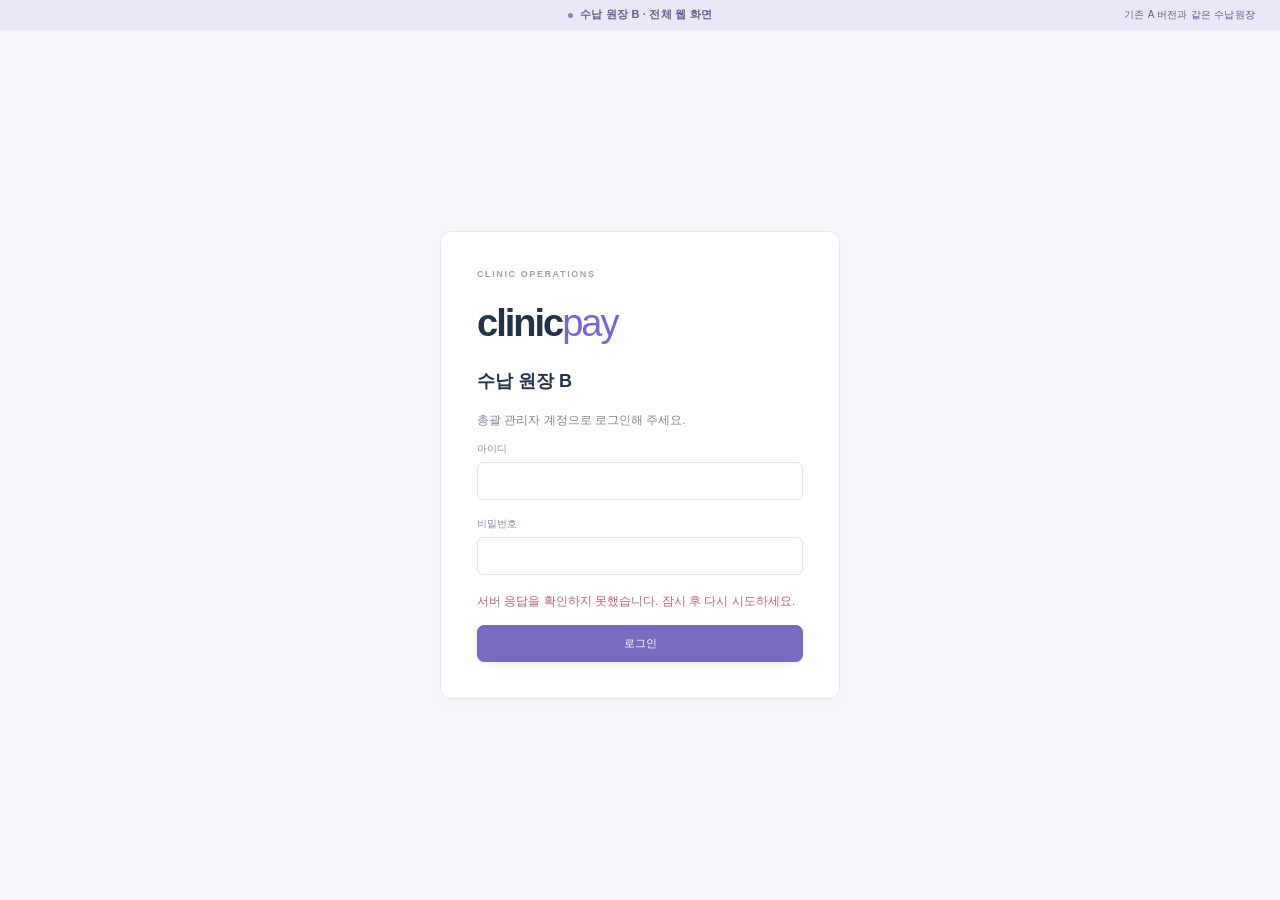
==== web_static/index.html @ 47eed977 "전체 화면 B 원장과 백그라운드 저장을 분리해 입력 재실행 줄이기" ====
<!doctype html>
<html lang="ko">
<head><meta charset="UTF-8"><meta name="viewport" content="width=device-width, initial-scale=1"><meta name="theme-color" content="#172b3e"><title>clinic-pay · 수납 원장 B</title><link rel="stylesheet" href="styles.css"><link rel="stylesheet" href="web.css"></head>
<body>
<div id="environment-banner" class="demo-banner"><span class="demo-dot"></span><span id="environment-label">수납 원장 B · 전체 웹 화면</span><span class="banner-right" id="environment-detail">기존 A 버전과 같은 수납원장</span></div>
<section id="login-view" class="login-wrap"><form id="login-form" class="panel login-panel"><div class="eyebrow">CLINIC OPERATIONS</div><h1>clinic<span class="login-pay">pay</span></h1><h2>수납 원장 B</h2><p>총괄 관리자 계정으로 로그인해 주세요.</p><label class="field">아이디<input id="username" name="username" autocomplete="username" required></label><label class="field">비밀번호<input id="password" name="password" type="password" autocomplete="current-password" required></label><p class="error-message" id="login-error" role="alert"></p><button class="btn primary" type="submit" id="login-submit" disabled>연결 확인 중…</button></form></section>
<div class="app-shell" id="app-shell" hidden>
<aside class="sidebar">
<a class="brand" href="#ledger" aria-label="clinic-pay 홈"><span class="brand-icon">c<span>+</span></span><span>clinic<span class="brand-pay">pay</span><small>CLINIC OPERATIONS</small></span></a>
<div class="workspace-chip"><span class="workspace-avatar">B</span><div><span id="workspace-name">클리닉</span><small>수납 · 정산 관리</small></div><span class="workspace-chevron">⌄</span></div>
<div class="app-switch" aria-label="앱 대분류"><a href="https://pay.bwdot.com" target="_blank" rel="noopener">지출앱<small>기존 앱 · 별도 로그인 ↗</small></a><a href="#ledger" class="selected" id="settlement-home">정산앱<small>수납 원장 B</small></a></div><div class="nav-label">정산 관리</div>
<nav aria-label="주 메뉴"><button class="nav-item" data-tab="workbench"><span class="nav-icon">⊞</span>대조 작업대</button><button class="nav-item active" data-tab="ledger"><span class="nav-icon">▤</span>수납 원장</button><button class="nav-item" data-tab="closing"><span class="nav-icon">◷</span>일일 마감</button><button class="nav-item" data-tab="history"><span class="nav-icon">▦</span>기간별 기록</button><button class="nav-item" data-tab="analysis"><span class="nav-icon">⌕</span>오차 분석</button><div class="nav-divider"></div><button class="nav-item" data-tab="activity"><span class="nav-icon">◇</span>변경 이력<span class="small-label">HISTORY</span></button></nav>
<div class="sidebar-bottom"><div class="safe-demo"><span>◈</span><div>입력은 바로, 저장은 자동으로<small>저장완료 표시 후 창을 닫아 주세요.</small></div></div><a class="reset-button return-a" href="https://vsline-clinic-pay-1.streamlit.app/?ledger_view=table" target="_blank" rel="noopener">A 버전 비교하기 ↗</a><div class="profile"><span class="profile-avatar">관</span><div><span id="profile-name"></span><small>총괄 관리자</small></div><button id="logout" class="logout-button" title="로그아웃" aria-label="로그아웃">↗</button></div></div>
</aside>
<main class="main"><header class="topbar"><div class="breadcrumb">진료 운영 <span>/</span> <strong id="breadcrumb-current">수납 원장</strong></div><div class="topbar-right"><span class="live-pill" id="save-indicator" role="status" aria-live="polite"><i></i> 원장 조회 중</span><span class="divider"></span><span class="date-chip" id="selected-date-note"></span><span class="avatar">B</span><button class="btn small mobile-logout" id="mobile-logout">로그아웃</button></div></header>
<div class="business-date-bar"><div><label for="branch-select" class="sr-only">지점</label><select id="branch-select" aria-label="지점"></select><small>지점 · 영업일 선택</small></div><div class="date-controls"><button class="btn" data-date-step="-1" aria-label="이전 영업일">‹</button><label for="business-date" class="sr-only">영업일</label><input id="business-date" type="date" min="0001-01-01" max="9999-12-31"><button class="btn" data-date-step="1" aria-label="다음 영업일">›</button><button class="btn" id="refresh-day">↻ 새로고침</button></div><span id="date-save-note">입력 1.2초 뒤 자동저장</span></div>
<div id="main-content" class="content"><div class="empty-state">원장을 불러오는 중입니다.</div></div><footer class="footer"><span>clinic-pay · FULL WEB B</span><span id="footer-note">서버에서 확인한 기록만 저장완료로 표시합니다.</span></footer></main>
</div>
<dialog id="editor-dialog" class="editor-dialog"></dialog><dialog id="notice-dialog" class="notice-dialog"></dialog><div id="toast" role="status" aria-live="polite"></div>
<script src="state.js"></script><script src="core.js"></script><script src="bridge-api.js"></script><script src="api.js"></script><script src="app.js"></script>
</body></html>
---- web_static/styles.css ----
:root{--navy:#172b3e;--ink:#213348;--muted:#7b8999;--border:#e6eaf0;--bg:#f4f6fa;--purple:#7766d5;--purple-bg:#f0edfc;--teal:#218b80;--teal-bg:#e9f6f3;--red:#cc6471;--red-bg:#fff0f1;--orange:#bc8b45;--white:#fff;--shadow:0 4px 20px #26344804}*{box-sizing:border-box}body{margin:0;background:var(--bg);color:var(--ink);font-family:Inter,"Pretendard","Noto Sans KR",-apple-system,BlinkMacSystemFont,"Segoe UI",Arial,sans-serif;font-size:14px;line-height:1.55}button,input,select,textarea{font:inherit}button{cursor:pointer}button:focus-visible,a:focus-visible{outline:3px solid #aa9ae9;outline-offset:3px}button:disabled{cursor:not-allowed;opacity:.5}a{color:inherit;text-decoration:none}button{transition:background .15s,border-color .15s}.demo-banner{height:30px;background:#eae7f7;display:flex;align-items:center;justify-content:center;gap:7px;font-size:11px;letter-spacing:.02em;color:#685b97;font-weight:600}.demo-dot{width:5px;height:5px;background:#8c7ec1;border-radius:50%}.banner-right{position:absolute;right:25px;font-size:10px;font-weight:400}.app-shell{display:flex;min-height:calc(100vh - 30px)}.sidebar{width:236px;flex-shrink:0;background:var(--navy);color:#b1bdc9;padding:32px 20px 18px;display:flex;flex-direction:column;position:sticky;top:0;height:calc(100vh - 30px)}.brand{display:flex;align-items:center;gap:12px;color:white;padding:0 13px;font-size:24px;font-weight:650;letter-spacing:-1px}.brand-icon{height:35px;width:35px;border-radius:11px;background:#aca0e4;color:#182c40;font-size:34px;line-height:31px;position:relative;padding-left:6px;font-weight:800}.brand-icon span{font-size:18px;position:absolute;top:6px;right:3px}.brand-pay{font-weight:400;color:#c1b9e9}.brand small{display:block;font-size:8px;letter-spacing:2.1px;margin-top:2px;color:#748797;font-weight:500}.workspace-chip{margin:37px 1px 29px;display:flex;align-items:center;gap:10px;background:#22384c;padding:12px 11px;border:1px solid #34485b;border-radius:9px;color:#e5ebf2;font-size:12px;font-weight:600}.workspace-avatar{display:grid;place-items:center;width:29px;height:29px;border-radius:7px;background:#3b4c64;color:#b9b0e5}.workspace-chip small{font-size:10px;display:block;color:#8b9cad;font-weight:400;margin-top:1px}.workspace-chevron{margin-left:auto;color:#889aaa}.nav-label{font-size:9px;letter-spacing:1.5px;color:#6c8193;padding-left:15px;margin-bottom:12px}.nav-item{width:100%;display:flex;align-items:center;gap:12px;border:0;border-radius:8px;background:transparent;color:#aab9c7;text-align:left;padding:13px 14px;margin:4px 0;font-size:13px;font-weight:500}.nav-item:hover{background:#263d51}.nav-item.active{background:#33435e;color:#e7e1fc}.nav-icon{font-size:20px;line-height:1;width:20px;font-weight:400;color:#8297aa}.active .nav-icon{color:#bcadee}.nav-count{margin-left:auto;background:#8170c1;color:#fff;border-radius:5px;padding:0 6px;font-size:10px}.nav-divider{height:1px;background:#2c4053;margin:23px 12px 17px}.small-label{font-size:7px;letter-spacing:.6px;margin-left:auto;background:#2c4054;border-radius:4px;padding:3px;color:#8497aa}.sidebar-bottom{margin-top:auto;padding-top:45px}.safe-demo{display:flex;gap:9px;color:#a9b8c7;font-size:10px;padding:10px}.safe-demo>span{color:#afa2de;font-size:20px}.safe-demo small{display:block;color:#687f92;font-size:9px;margin-top:4px}.reset-button{background:none;border:1px solid #34495a;width:100%;border-radius:6px;color:#92a4b4;padding:7px;font-size:10px;margin:7px 0 23px}.profile{border-top:1px solid #2c4053;padding:18px 10px 0;display:flex;align-items:center;gap:10px;font-size:11px;color:#d7e0e9}.profile small{display:block;color:#71889b;font-size:9px}.profile-avatar{width:32px;height:32px;display:grid;place-items:center;border-radius:50%;background:#334b60;font-size:11px}.profile-dot{height:6px;width:6px;background:#79b6a4;border-radius:50%;margin-left:auto}.main{min-width:0;flex:1}.topbar{height:74px;border-bottom:1px solid var(--border);background:#fff;display:flex;align-items:center;justify-content:space-between;padding:0 38px}.breadcrumb{font-size:11px;color:#97a0ad}.breadcrumb span{margin:0 13px;color:#c5cbd5}.breadcrumb strong{font-weight:500;color:#6c7a8b}.topbar-right{display:flex;align-items:center;gap:17px;font-size:10px;color:#8b96a5}.live-pill{display:flex;align-items:center;gap:5px;color:#7d8b9c}.live-pill i{height:5px;width:5px;border-radius:50%;background:#98b9aa}.divider{height:12px;width:1px;background:#e0e4eb}.avatar{height:28px;width:28px;display:grid;place-items:center;background:#eeeaf9;border-radius:50%;color:#9180c3;font-size:10px}.content{padding:32px 38px 24px;max-width:1750px;margin:auto}.page-heading{display:flex;align-items:center;justify-content:space-between;gap:20px;margin-bottom:25px}.eyebrow{font-size:9px;color:#9aa3b1;letter-spacing:1.6px;font-weight:600;margin-bottom:4px}.page-heading h1{font-size:25px;letter-spacing:-1.2px;font-weight:700;margin:0 0 6px}.page-heading p{margin:0;font-size:11px;color:#8894a4}.heading-actions{display:flex;align-items:center;gap:9px}.btn{border:1px solid #e2e5ed;background:#fff;border-radius:7px;display:inline-flex;align-items:center;justify-content:center;gap:7px;padding:9px 14px;font-size:11px;font-weight:550;color:#647487;white-space:nowrap}.btn:hover{background:#f5f3fb;border-color:#c9c0e7}.btn.primary{background:#7b6bc0;color:white;border-color:#7b6bc0;box-shadow:0 3px 5px #7766d519}.btn.primary:hover{background:#6c5aaf}.btn.small{padding:6px 9px;font-size:10px}.btn.subtle{background:#f8f9fb;border-color:#e7eaf0}.btn.danger{color:#bb5d68;background:#fff9fa}.btn-icon{font-size:15px;line-height:1}.stats-grid{display:grid;grid-template-columns:repeat(4,1fr);gap:15px;margin-bottom:22px}.stat-card{background:#fff;border:1px solid var(--border);border-radius:11px;padding:18px 20px 16px;box-shadow:var(--shadow)}.stat-label{font-size:11px;color:#7d8998;display:flex;justify-content:space-between;align-items:center}.stat-label .stat-symbol{background:#f3f5f8;width:25px;height:25px;border-radius:7px;display:grid;place-items:center;color:#8c98a9;font-size:14px}.stat-number{font-size:26px;line-height:1.3;font-weight:650;letter-spacing:-.8px;margin:12px 0 11px;font-variant-numeric:tabular-nums}.stat-number small{font-size:13px;margin-left:4px;font-weight:500;color:#8c96a5}.stat-bottom{font-size:10px;color:#9aa3b1;display:flex;align-items:center;gap:5px}.stat-bottom .mini-dot{width:5px;height:5px;border-radius:50%;background:#a5beb6}.stat-card.alert{border-color:#e7dff4;background:#fdfcfe}.stat-card.alert .stat-number{color:#8b719e}.stat-card.alert .stat-symbol{background:#f1ebf7;color:#9e82ae}.stat-card.alert .stat-bottom{color:#9b84ab}.source-strip{background:#fff;border:1px solid var(--border);border-radius:10px;display:flex;align-items:center;padding:14px 18px;margin-bottom:23px;gap:22px}.source-strip-label{font-size:10px;color:#7c8999;font-weight:600;white-space:nowrap}.source-item{display:flex;align-items:center;gap:7px;font-size:10px;color:#738295}.source-item strong{font-weight:500;color:#43596e}.source-item small{color:#a2acb9;font-size:9px}.source-dot{height:6px;width:6px;background:#80b7a6;border-radius:50%}.source-dot.off{background:#cc8990}.source-note{font-size:9px;color:#a3aebb;margin-left:auto}.link-button{border:0;background:none;color:#8a78b8;font-size:10px;padding:1px 0;text-decoration:underline;text-underline-offset:3px}.work-grid{display:grid;grid-template-columns:minmax(420px,1.65fr) minmax(310px,1fr);gap:19px;align-items:start}.panel{background:#fff;border:1px solid var(--border);border-radius:11px;box-shadow:var(--shadow);overflow:hidden}.panel-head{padding:20px 21px 16px;display:flex;justify-content:space-between;align-items:flex-start;gap:10px}.panel-title{font-size:14px;font-weight:650;letter-spacing:-.4px}.panel-subtitle{font-size:10px;color:#97a1b0;margin-top:3px}.panel-head .tiny-count{color:#b5a8d1;font-size:10px;margin-left:7px;font-weight:500}.segmented-row{display:flex;gap:4px;padding:0 20px 15px;border-bottom:1px solid #f0f2f6;overflow:auto}.filter-button{padding:6px 10px;border:1px solid transparent;border-radius:5px;background:transparent;font-size:10px;white-space:nowrap;color:#91a0ae;display:flex;align-items:center;gap:7px}.filter-button b{font-size:9px;font-weight:500;color:#b1b7c2}.filter-button.active{background:#efebf9;color:#8a75b5;border-color:#e9e3f5}.filter-button.active b{color:#9c8abb}.search-row{padding:13px 20px;display:flex;gap:10px;align-items:center}.search-wrap{position:relative;flex:1}.search-wrap span{position:absolute;left:11px;top:7px;color:#a8b0bd;font-size:15px}.search-wrap input{width:100%;border:1px solid #e9edf2;border-radius:6px;background:#fbfcfd;padding:8px 10px 8px 32px;font-size:10px;outline:none;color:var(--ink)}.search-wrap input:focus{border-color:#b5a5da}.search-wrap input::placeholder{color:#a7b1bf}.count-label{font-size:9px;color:#a0a9b6;white-space:nowrap}.reconcile-table{width:100%;border-collapse:collapse;text-align:left;font-size:11px}.reconcile-table th{background:#f8f9fc;font-size:9px;font-weight:500;color:#98a3b2;padding:11px 13px;border-block:1px solid #f0f2f7}.reconcile-table td{padding:14px 13px;border-bottom:1px solid #f1f3f7}.reconcile-table th:first-child,.reconcile-table td:first-child{padding-left:20px}.reconcile-table th:last-child,.reconcile-table td:last-child{padding-right:20px}.reconcile-table tbody tr{cursor:pointer}.reconcile-table tbody tr:hover{background:#faf8fe}.reconcile-table tbody tr.selected{background:#f5f2fc;box-shadow:inset 3px 0 #a18acb}.patient{font-weight:550;color:#4b5f72;font-size:11px;white-space:nowrap}.patient small{display:block;font-size:9px;color:#a5aebc;margin-top:2px;font-weight:400}.amount-cell{text-align:right;font-size:11px;font-variant-numeric:tabular-nums;color:#586c7f;white-space:nowrap}.amount-cell small{display:block;color:#a0adba;font-size:9px}.amount-cell.negative{color:#b47d91}.badge{display:inline-flex;align-items:center;gap:4px;font-size:9px;padding:3px 6px;border-radius:4px;white-space:nowrap;font-weight:500;background:#f0f3f7;color:#8796a6}.badge.error{background:#f9ecef;color:#b77b8d}.badge.review{background:#f3eef9;color:#9b83b7}.badge.missing{background:#fbf1e6;color:#ba9869}.badge.ok{background:#eaf4f0;color:#7a9f90}.table-tail{padding:12px 20px;display:flex;justify-content:space-between;color:#a0a9b6;font-size:9px}.table-tail strong{font-weight:500;color:#7c8b9b}.detail-panel{position:sticky;top:20px}.detail-panel .panel-head{border-bottom:1px solid #edf0f5;padding-bottom:16px}.detail-name{display:flex;align-items:center;gap:8px;font-size:14px}.detail-name small{font-size:10px;color:#9aa8b7;font-weight:400}.detail-intro{padding:16px 20px 14px}.detail-alert{border-radius:7px;background:#f7f2f9;border:1px solid #eee6f3;color:#9a7ca7;padding:10px 11px;font-size:10px;line-height:1.7}.detail-alert strong{font-weight:600;display:block;font-size:11px}.proof-cards{padding:0 20px 4px}.proof-row{display:flex;align-items:flex-start;justify-content:space-between;padding:13px 0;border-bottom:1px solid #eef1f5;gap:12px}.proof-label{font-size:10px;color:#718496;display:flex;gap:8px;align-items:flex-start}.proof-icon{width:26px;height:26px;display:grid;place-items:center;border:1px solid #e6ebf2;border-radius:7px;color:#96a4b5;font-size:12px}.proof-label strong{display:block;font-weight:550;color:#62778c}.proof-label small{display:block;font-size:9px;color:#a5afbc;margin-top:2px}.proof-amount{text-align:right;font-size:15px;font-weight:600;font-variant-numeric:tabular-nums;color:#62788b}.proof-amount small{display:block;font-size:9px;color:#a2afbb;font-weight:400;margin-top:3px}.proof-amount.error{color:#ad809b}.proof-extra{margin:0 20px 15px;padding:10px;background:#f8fafc;font-size:9px;color:#91a1af;border-radius:5px}.detail-actions{padding:4px 20px 18px;display:flex;gap:8px}.detail-actions .btn{flex:1}.detail-foot{border-top:1px solid #eef1f5;padding:12px 20px;font-size:9px;color:#a6afbc;background:#fcfdfe}.below-grid{display:grid;grid-template-columns:1.65fr 1fr;gap:19px;margin-top:20px}.activity-list{list-style:none;padding:0 20px 15px;margin:0;max-height:185px;overflow:auto}.activity-list li{display:flex;gap:10px;font-size:10px;padding:8px 0;color:#8595a5;border-bottom:1px solid #f4f5f8}.activity-dot{width:5px;height:5px;border-radius:50%;background:#b9afd7;margin-top:5px;flex-shrink:0}.activity-list time{font-size:9px;color:#b0b8c2;margin-left:auto;white-space:nowrap}.principle-box{padding:0 20px 18px;color:#9ba7b3;font-size:10px;line-height:1.9}.principle-box strong{font-weight:550;color:#6a7e90}.footer{display:flex;justify-content:space-between;padding:0 38px 18px;color:#acb5c0;font-size:9px;max-width:1750px;margin:auto}.footer>span:first-child{font-weight:600;letter-spacing:.4px}.table-scroll{overflow:auto}.wide-table{min-width:1150px}.wide-table th,.wide-table td{padding:12px 11px}.wide-table td{font-size:10px}.wide-table .btn{padding:4px 7px;font-size:9px}.info-banner{padding:13px 17px;border:1px solid #dedfec;border-radius:8px;background:#efeff8;color:#8682a6;font-size:10px;margin-bottom:20px;display:flex;gap:9px;align-items:center}.empty-state{padding:36px 22px;text-align:center;color:#8b9cac;font-size:12px}.stack-gap{margin-top:20px}.closing-grid{display:grid;grid-template-columns:1.45fr 1fr;gap:20px}.closing-table{width:100%;border-collapse:collapse}.closing-table th,.closing-table td{padding:12px 20px;border-bottom:1px solid #eef1f5;text-align:right;font-size:11px;font-variant-numeric:tabular-nums}.closing-table th{font-size:10px;color:#8e9cad;background:#f8fafc;font-weight:500}.closing-table th:first-child,.closing-table td:first-child{text-align:left}.closing-table tfoot{font-weight:650;color:#7a6b9c;background:#faf8fd}.metrics-mini{display:grid;grid-template-columns:repeat(2,1fr);gap:10px;padding:0 20px 18px}.metrics-mini>div{background:#f8f9fc;border-radius:7px;padding:12px;color:#95a0ae;font-size:10px}.metrics-mini b{display:block;color:#687d91;font-size:20px;margin-top:3px;font-weight:550}.metrics-mini small{font-size:10px;color:#9aa7b5}.cash-form{padding:0 20px 20px}.field{display:flex;flex-direction:column;gap:5px;font-size:10px;color:#7f8fa1}.field input,.field select,.field textarea{border:1px solid #dfe5ed;border-radius:6px;padding:9px 10px;min-width:0;color:#425a71;background:white;outline:none;font-size:12px;width:100%}.field input:focus,.field select:focus,.field textarea:focus{border-color:#a395cd}.field textarea{resize:vertical;min-height:60px}.form-grid{display:grid;grid-template-columns:repeat(2,1fr);gap:13px}.field.full{grid-column:1/-1}.cash-result{margin-top:13px;padding:12px;background:#f1f5f8;border-radius:6px;font-size:10px;color:#7d90a1;display:flex;justify-content:space-between}.cash-result strong{font-size:13px;color:#566c80}.close-review{margin-top:20px;display:flex;align-items:center;justify-content:space-between;padding:20px 23px;background:#eae6f4;border-radius:10px;border:1px solid #e1daef;color:#8c7cab;font-size:11px}.close-review strong{font-size:13px;display:block;color:#796690;margin-bottom:3px}.proposal-grid{display:grid;grid-template-columns:1.35fr 1fr;gap:20px}.proposal-body{padding:0 22px 24px;font-size:12px;color:#8393a4;line-height:1.9}.proposal-body h3{color:#536c80;font-size:13px;margin:20px 0 8px}.proposal-body p{margin:8px 0}.architecture{padding:18px;border:1px solid #e5e1ed;border-radius:8px;background:#faf9fd;display:flex;flex-direction:column;gap:10px;text-align:center}.architecture strong{padding:13px;border:1px solid #dcd4ee;background:#eeebf7;border-radius:6px;color:#8976ae;font-size:12px}.architecture small{font-size:10px;color:#a092b3}.architecture .connectors{display:flex;gap:7px}.architecture .connectors span{flex:1;padding:9px;border:1px solid #e5e8ef;border-radius:5px;background:white;font-size:10px;color:#8c9aab}.inventory{list-style:none;padding:0;margin:0}.inventory li{padding:8px 0;border-bottom:1px solid #edf0f5;display:flex;align-items:center;gap:10px;font-size:11px}.inventory span{margin-left:auto;white-space:nowrap;font-size:9px;color:#9d8bb8}.scope-note{font-size:10px;line-height:1.8;background:#f7f4fb;border-left:3px solid #b1a1d0;padding:11px 13px;color:#9888ac;margin-top:17px}.editor-dialog,.notice-dialog{padding:0;border:1px solid #dedfe9;border-radius:14px;box-shadow:0 24px 80px #162c3d33;max-height:90vh;color:var(--ink);width:min(680px,calc(100vw - 28px));background:#fff}.notice-dialog{width:min(490px,calc(100vw - 28px))}dialog::backdrop{background:#12233566;backdrop-filter:blur(3px)}.dialog-head{padding:21px 25px 16px;border-bottom:1px solid var(--border);display:flex;justify-content:space-between;align-items:flex-start}.dialog-head h2{font-size:18px;margin:0 0 5px;letter-spacing:-.5px}.dialog-head p{font-size:10px;color:#99a3b1;margin:0}.dialog-close{border:0;background:#f4f5f9;border-radius:50%;width:26px;height:26px;color:#91a0ae;font-size:16px}.dialog-body{padding:20px 25px;max-height:63vh;overflow:auto}.dialog-body p,.dialog-body li{font-size:12px;color:#7e8d9f;line-height:1.9}.dialog-body ul{padding-left:20px}.dialog-footer{padding:15px 25px;border-top:1px solid var(--border);display:flex;justify-content:flex-end;gap:8px}.money-grid{display:grid;grid-template-columns:repeat(3,1fr);gap:10px}.form-section{font-size:12px;font-weight:600;margin:22px 0 12px;color:#65798e}.checkbox-row{display:flex;gap:19px;align-items:center;font-size:11px;color:#788b9f;flex-wrap:wrap}.checkbox-row label{display:flex;gap:6px;align-items:center}.error-message{margin-top:13px;color:#ba697c;font-size:11px;line-height:1.8}.form-help{font-size:10px;color:#a08bb4;background:#f7f2fb;border-radius:6px;padding:10px;margin-top:13px}.money-summary{background:#eff5f4;padding:11px 13px;border-radius:6px;color:#77958e;font-size:11px;display:flex;justify-content:space-between;margin-top:12px}.money-summary b{font-size:14px;color:#5d897d}#toast{position:fixed;bottom:26px;left:50%;transform:translate(-50%,20px);padding:12px 19px;border-radius:9px;background:#263d50;color:#e5edf4;box-shadow:0 7px 25px #22384d24;font-size:12px;opacity:0;pointer-events:none;transition:.2s;z-index:20}#toast.show{opacity:1;transform:translate(-50%,0)}.refund-mark{font-size:8px;color:#b38d9a;margin-left:5px}.no-wrap{white-space:nowrap}.ghost-text{color:#a8b5c3}.status-indicator{width:5px;height:5px;border-radius:50%;background:currentColor}.source-missing{padding:10px;color:#b77989;font-size:10px;background:#fcf1f4;border-radius:6px;margin:0 20px 15px}.mobile-brand{display:none}@media(min-width:1600px){.content{padding-top:38px}.stat-card{padding:23px}.reconcile-table td{padding-top:18px;padding-bottom:18px}.source-strip{padding-block:18px}}@media(max-width:1240px){.sidebar{width:208px;padding-inline:14px}.content{padding:27px 25px}.topbar{padding-inline:25px}.stats-grid{gap:10px}.stat-card{padding:15px}.stat-number{font-size:22px}.source-strip{gap:14px;flex-wrap:wrap}.source-note{display:block}.work-grid{grid-template-columns:minmax(380px,1.4fr) minmax(280px,1fr);gap:14px}.proof-cards{padding-inline:16px}.detail-intro,.detail-actions{padding-inline:16px}.reconcile-table td,.reconcile-table th{padding-inline:9px}.reconcile-table td:first-child,.reconcile-table th:first-child{padding-left:16px}.reconcile-table td:last-child,.reconcile-table th:last-child{padding-right:12px}.footer{padding-inline:25px}.small-label{display:none}}@media(max-width:1050px){.sidebar{width:180px;padding-inline:10px}.brand{padding-inline:8px;font-size:20px;gap:8px}.brand-icon{height:31px;width:31px;font-size:30px}.brand small{font-size:6px}.nav-item{padding-inline:10px;font-size:12px}.content{padding:25px 21px}.topbar{padding-inline:21px}.date-chip{display:none}.page-heading h1{font-size:23px}.work-grid,.below-grid,.closing-grid,.proposal-grid{grid-template-columns:1fr}.detail-panel{position:static}.proof-cards{display:grid;grid-template-columns:repeat(3,1fr);gap:15px}.proof-row{display:block}.proof-amount{text-align:left;margin:11px 0 0 34px}.source-strip{gap:11px}.stat-number{font-size:21px}.stat-label{font-size:10px}.stat-bottom{font-size:9px}.below-grid{margin-top:15px}.source-item{font-size:9px}.footer{padding-inline:21px}}@media(max-width:700px){.demo-banner{font-size:9px;height:28px}.banner-right{display:none}.app-shell{display:block}.sidebar{width:100%;height:auto;position:static;padding:15px 16px 0}.brand{padding:0;font-size:22px}.brand small{font-size:6px}.workspace-chip,.nav-label,.sidebar-bottom,.nav-divider{display:none}.sidebar nav{display:flex;margin-top:14px;overflow:auto;gap:3px}.nav-item{white-space:nowrap;padding:10px 9px;justify-content:center;margin:0;font-size:10px;gap:5px;border-radius:6px 6px 0 0}.nav-icon{font-size:15px;width:auto}.nav-count{margin-left:0;font-size:8px}.topbar{height:48px;padding:0 17px}.breadcrumb{font-size:10px}.topbar-right{gap:9px}.divider,.avatar{display:none}.content{padding:23px 15px}.page-heading{align-items:flex-start;margin-bottom:19px;gap:12px}.page-heading h1{font-size:22px}.page-heading p{font-size:10px;max-width:220px}.heading-actions{gap:5px;flex-wrap:wrap;justify-content:flex-end}.heading-actions .btn{font-size:9px;padding:8px 10px}.heading-actions .btn.subtle{display:none}.stats-grid{grid-template-columns:repeat(2,1fr);gap:9px;margin-bottom:14px}.stat-card{padding:13px 15px}.stat-number{font-size:24px;margin:8px 0}.stat-label .stat-symbol{height:20px;width:20px;font-size:11px}.source-strip{padding:12px;gap:9px;margin-bottom:15px;justify-content:space-between}.source-strip-label{width:100%;font-size:9px}.source-item{font-size:9px;gap:4px}.source-item small{font-size:8px}.source-item:nth-child(4){flex-basis:100%}.source-strip>.link-button{font-size:8px}.work-grid{gap:15px}.panel-head{padding:16px 15px 13px}.panel-title{font-size:13px}.segmented-row{padding-inline:12px;gap:2px}.filter-button{font-size:9px;padding:5px 7px;gap:4px}.search-row{padding:11px 14px}.reconcile-table td,.reconcile-table th{padding:12px 8px}.reconcile-table td:first-child,.reconcile-table th:first-child{padding-left:13px}.reconcile-table td:last-child,.reconcile-table th:last-child{padding-right:13px}.patient,.amount-cell{font-size:10px}.patient small{font-size:8px}.badge{font-size:8px;padding:3px 4px}.reconcile-table th{font-size:8px}.hide-mobile{display:none}.table-tail{padding:11px 14px;font-size:8px}.proof-cards{display:block;padding:0 17px}.proof-row{display:flex;padding-block:12px}.proof-amount{margin:0;text-align:right}.detail-panel .panel-head{padding-bottom:13px}.detail-intro{padding:12px 17px}.detail-actions{padding-inline:17px}.footer{display:block;padding:0 17px 15px;font-size:8px}.footer span{display:block}.close-review{gap:14px;padding:15px;font-size:10px}.close-review strong{font-size:11px}.form-grid{gap:11px}.money-grid{grid-template-columns:repeat(2,1fr)}.dialog-head,.dialog-body,.dialog-footer{padding-inline:20px}.proposal-body{padding-inline:17px}.closing-table th,.closing-table td{padding:10px 13px;font-size:10px}.architecture .connectors{flex-wrap:wrap}.info-banner{font-size:9px}.stat-bottom{font-size:8px}}

@media(min-width:701px){.patient,.amount-cell{font-size:12px}.panel-title{font-size:15px}.page-heading p{font-size:12px}.proof-label{font-size:11px}.detail-alert{font-size:11px}.principle-box{font-size:11px}.reconcile-table th{font-size:10px}.source-note{font-size:10px}}

.usage-cell{text-align:center!important}.usage-toggle{display:inline-flex;align-items:center;justify-content:center;gap:6px;min-width:64px;min-height:44px;cursor:pointer;white-space:nowrap}.usage-toggle input{width:19px;height:19px;accent-color:#6553b3;cursor:pointer}.usage-toggle input:focus-visible{outline:3px solid #6553b3;outline-offset:4px}.usage-toggle span{font-size:12px;color:#63718a}

.app-switch{display:grid;grid-template-columns:1fr 1fr;gap:6px;margin:0 0 24px}.app-switch a{border:1px solid #40516a;border-radius:7px;padding:9px 7px;color:#b3bfd0;font-size:12px;font-weight:600;text-align:center}.app-switch a.selected{background:#7564b3;border-color:#8f80c4;color:#fff}.app-switch small{display:block;font-size:8px;font-weight:400;margin-top:3px}.workspace-chip{margin-block:25px 18px}.sidebar{overflow-y:auto}.sidebar-bottom{padding-top:25px}.business-date-bar{max-width:1750px;margin:0 auto;padding:18px 38px 0;display:flex;align-items:center;gap:20px}.business-date-bar strong{font-size:12px}.business-date-bar small{display:block;font-size:10px;color:#8e9bad;margin-top:2px}.business-date-bar>span{margin-left:auto;font-size:10px;color:#8e9bad}.date-controls{display:flex;align-items:center;gap:6px}.date-controls input{border:1px solid #d8dce6;border-radius:7px;padding:8px 10px;color:#43556d;background:#fff;font-size:13px}.date-controls .btn{font-size:18px;padding:4px 12px;min-height:37px}.sr-only{position:absolute;width:1px;height:1px;padding:0;margin:-1px;overflow:hidden;clip:rect(0,0,0,0);white-space:nowrap;border:0}.history-filter{display:flex;align-items:flex-end;gap:12px;padding:20px}.history-filter>span{padding-bottom:8px}.history-filter small{font-size:10px;color:#8e9bad;padding-bottom:8px}.history-table{min-width:860px}.date-current{display:block;color:#9983b4;font-size:9px}.history-message{margin:0 20px 20px}.analysis-grid{display:grid;grid-template-columns:repeat(2,1fr);gap:18px}.analysis-amounts{display:grid;grid-template-columns:repeat(3,1fr);gap:8px;margin:14px 0}.analysis-amounts span{background:#f6f4fb;border-radius:6px;padding:10px;font-size:10px}.analysis-amounts b{display:block;color:#54677b;font-size:13px}.analysis-banner{flex-wrap:wrap}.analysis-banner strong{color:#67568d;font-size:12px}
@media(max-width:1050px){.business-date-bar{padding-inline:21px;gap:12px;flex-wrap:wrap}.business-date-bar>span{margin-left:0}.analysis-grid{grid-template-columns:1fr}}@media(max-width:700px){.app-switch{margin:14px 0 0;max-width:310px}.app-switch a{font-size:11px}.business-date-bar{padding:16px 15px 0;justify-content:space-between}.business-date-bar>span{flex-basis:100%;font-size:9px}.business-date-bar strong{font-size:11px}.business-date-bar small{font-size:9px}.date-controls{gap:4px}.date-controls input{width:128px;font-size:12px;padding:8px 5px}.date-controls .btn{padding-inline:9px}.history-filter{flex-wrap:wrap;padding:15px;gap:9px}.history-filter .field{max-width:135px}.history-filter small{width:100%}.sidebar nav{justify-content:flex-start}.nav-item{width:auto;flex-shrink:0}.analysis-amounts b{font-size:12px}}
---- web_static/web.css ----
[hidden]{display:none!important}.login-wrap{min-height:calc(100vh - 30px);display:grid;place-items:center;padding:24px}.login-panel{width:min(400px,100%);padding:36px}.login-panel h1{font-size:38px;letter-spacing:-2px;margin:12px 0}.login-pay{color:var(--purple);font-weight:400}.login-panel h2{font-size:18px}.login-panel p{color:var(--muted);font-size:12px}.login-panel .field{margin-bottom:16px}.login-panel .btn{width:100%}.return-a{display:block;text-align:center}.logout-button{border:0;background:none;color:#aab9c7;margin-left:auto;font-size:20px}.business-date-bar select{border:0;background:none;color:var(--ink);font-weight:650;min-width:120px}.save-warning{color:#b5656e!important}.save-pending{color:#9b81ba!important}.badge.saving,.badge.editing{background:#f3eefa;color:#9071ac}.badge.saved{background:var(--teal-bg);color:var(--teal)}.badge.draft,.badge.new{background:#fff4df;color:#a18449}.badge.conflict,.badge.error{background:#fff0f1;color:#bd6072}.ledger-sticky th:nth-child(2),.ledger-sticky td:nth-child(2){position:sticky;left:0;background:#fff;z-index:1;box-shadow:1px 0 0 var(--border)}.ledger-sticky th:nth-child(2){background:#f8f9fc}.ledger-sticky{min-width:1850px}.ledger-sticky td{vertical-align:middle}.cell-note{max-width:180px;min-width:110px;overflow-wrap:anywhere}.status-cell{min-width:120px}.status-cell small{display:block;font-size:9px;color:var(--muted);max-width:160px}.form-save-status{margin:10px 0;padding:11px 14px;background:#f6f4fb;border-radius:7px;color:#7c6b9d;font-size:11px}.form-actions{display:flex;align-items:center;gap:8px;flex-wrap:wrap}.dialog-footer .form-save-status{margin:0;margin-right:auto;padding:0;background:none}.ledger-error{border:1px solid #eecbd0;background:#fff6f7;color:#ae5667;padding:14px 18px;border-radius:9px;margin-bottom:16px}.neutral-notice{padding:24px;color:#6f7e8e;font-size:12px}.neutral-notice p{margin:0 0 16px}.neutral-notice h3{font-size:15px;color:var(--ink)}.money-grid input{font-variant-numeric:tabular-nums}.editor-dialog .dialog-body{max-height:65vh;overflow:auto}.editor-dialog .field textarea{min-height:72px}.warning-box{background:#fff7e9;color:#9b7e43;font-size:11px;padding:11px;border-radius:6px;margin-top:10px}.refund-lookup{display:flex;gap:8px;align-items:flex-end;margin-bottom:12px}.refund-lookup .field{flex:1}.snapshot-list{padding:0 22px 20px}.snapshot-list button{margin:5px}.history-state{font-size:10px;color:var(--muted)}.activity-list li{align-items:start}.activity-list time{white-space:nowrap}.event-details{max-width:100%;padding:0 22px 20px;white-space:pre-wrap;overflow-wrap:anywhere;font-size:10px;max-height:350px;overflow:auto}.checkbox-row input,.usage-toggle input{accent-color:#8976c6}.closing-pending{padding:20px}.loading-line{font-size:11px;color:var(--muted);padding:15px 20px}.empty-state .btn{margin-top:14px}.business-date-bar small{display:block}.inline-error{color:#b5656e;font-size:11px}.full-width{width:100%}.analysis-link{display:inline-flex;margin-top:8px}.receipt-count{font-variant-numeric:tabular-nums}.dialog-close{flex-shrink:0}.refund-id{font-size:9px;max-width:200px;overflow-wrap:anywhere}.history-filter{flex-wrap:wrap}@media(max-width:800px){.banner-right{display:none}.business-date-bar{flex-wrap:wrap;gap:10px}.business-date-bar>span{display:none}.topbar-right .date-chip{display:none}.page-heading{align-items:flex-start}.heading-actions{flex-wrap:wrap;justify-content:flex-end}.stats-grid{grid-template-columns:repeat(2,1fr)}.editor-dialog .money-grid{grid-template-columns:repeat(2,minmax(0,1fr))}.footer{gap:12px}.dialog-footer{flex-wrap:wrap}.dialog-footer .form-save-status{width:100%}}@media(max-width:540px){.content{padding:22px 16px}.sidebar{padding:16px 8px}.business-date-bar{padding:12px 16px}.page-heading h1{font-size:23px}.stat-number{font-size:22px}.stat-card{padding:13px}.heading-actions{gap:5px}.heading-actions .btn{padding:7px 9px}.date-controls{flex-wrap:wrap}.topbar{padding:0 16px}.editor-dialog{max-width:96vw;width:96vw}.editor-dialog .dialog-head,.editor-dialog .dialog-body,.editor-dialog .dialog-footer{padding:18px}.form-grid{grid-template-columns:1fr}.field.full{grid-column:auto}}
.receipt-fields{padding:0;border:0;margin:0;min-width:0}.memo-grid{margin-top:16px}.editor-dialog .field input:disabled,.editor-dialog .field textarea:disabled{background:#f5f5f7}.event-details summary{cursor:pointer}.login-wrap .error-message{color:#b5656e}
/* Embedded component owns its scrolling; long ledgers remain reachable. */
html.ledger-embedded,html.ledger-embedded body{height:100%;overflow:auto}
html.ledger-embedded .app-shell{min-height:calc(100% - 30px)}
html.ledger-embedded .app-shell{height:calc(100dvh - 30px);min-height:0;overflow:auto}

.mobile-logout{display:none}@media(max-width:700px){.mobile-logout{display:inline-flex}}
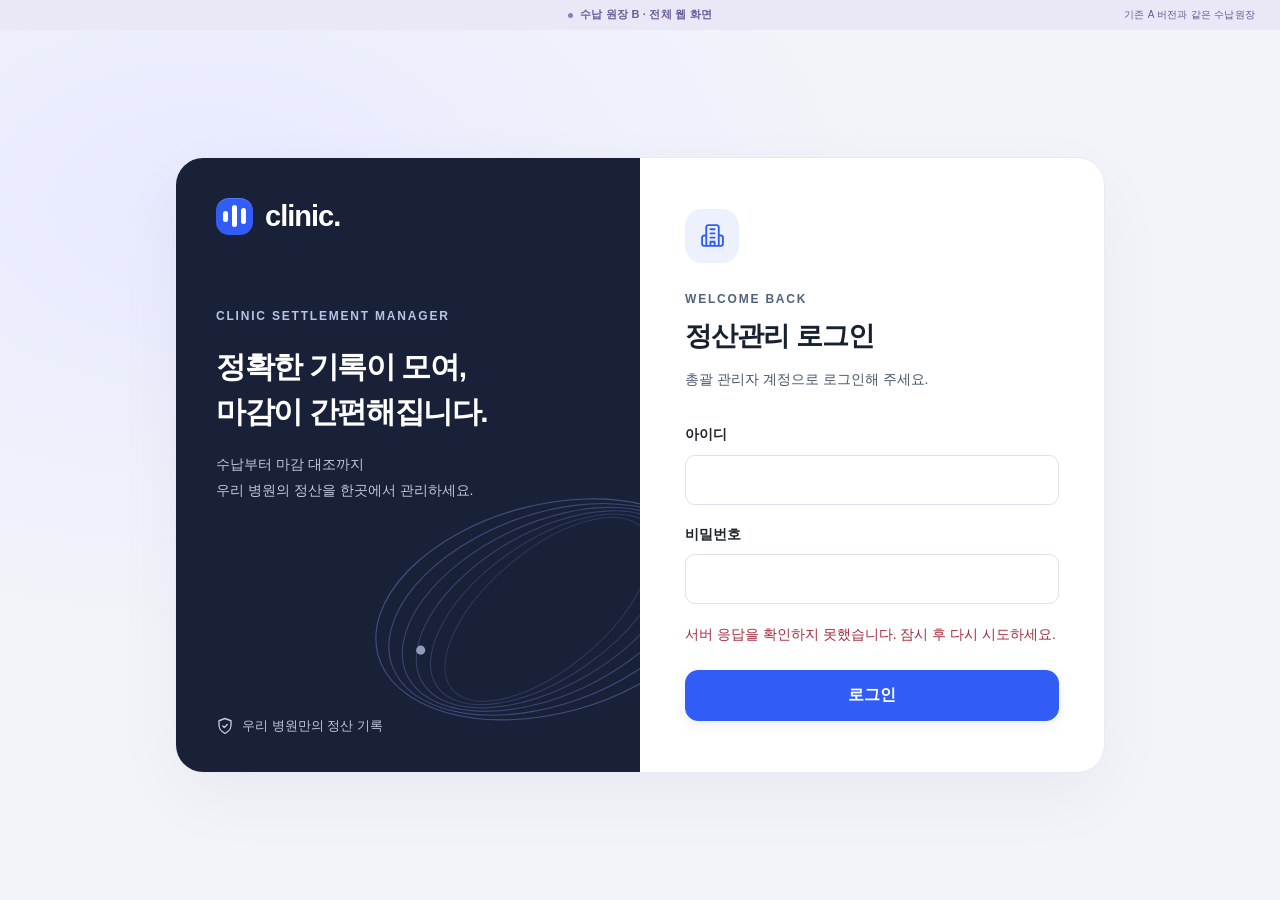
==== commit 0f02bcb0: "지출앱과 통일한 남색 카드형 정산 로그인 화면 적용" ====
--- a/web_static/index.html
+++ b/web_static/index.html
@@ -3,7 +3,26 @@
 <head><meta charset="UTF-8"><meta name="viewport" content="width=device-width, initial-scale=1"><meta name="theme-color" content="#172b3e"><title>clinic-pay · 수납 원장 B</title><link rel="stylesheet" href="styles.css"><link rel="stylesheet" href="web.css"></head>
 <body>
 <div id="environment-banner" class="demo-banner"><span class="demo-dot"></span><span id="environment-label">수납 원장 B · 전체 웹 화면</span><span class="banner-right" id="environment-detail">기존 A 버전과 같은 수납원장</span></div>
-<section id="login-view" class="login-wrap"><form id="login-form" class="panel login-panel"><div class="eyebrow">CLINIC OPERATIONS</div><h1>clinic<span class="login-pay">pay</span></h1><h2>수납 원장 B</h2><p>총괄 관리자 계정으로 로그인해 주세요.</p><label class="field">아이디<input id="username" name="username" autocomplete="username" required></label><label class="field">비밀번호<input id="password" name="password" type="password" autocomplete="current-password" required></label><p class="error-message" id="login-error" role="alert"></p><button class="btn primary" type="submit" id="login-submit" disabled>연결 확인 중…</button></form></section>
+<section id="login-view" class="login-wrap">
+  <div class="login-card">
+    <section class="login-intro" aria-label="병원 정산 관리">
+      <div class="login-brand"><span class="login-brand-mark" aria-hidden="true"><span></span><span></span><span></span></span><b>clinic.</b></div>
+      <div class="login-message"><span class="login-eyebrow">CLINIC SETTLEMENT MANAGER</span><h1>정확한 기록이 모여,<br>마감이 간편해집니다.</h1><p>수납부터 마감 대조까지<br>우리 병원의 정산을 한곳에서 관리하세요.</p></div>
+      <svg class="login-orbits" viewBox="0 0 360 300" aria-hidden="true"><ellipse cx="200" cy="160" rx="110" ry="52" transform="rotate(-40 200 160)" fill="none" stroke="#87a2ff" stroke-opacity=".25"/><ellipse cx="200" cy="160" rx="119" ry="60" transform="rotate(-35 200 160)" fill="none" stroke="#87a2ff" stroke-opacity=".31"/><ellipse cx="200" cy="160" rx="128" ry="68" transform="rotate(-30 200 160)" fill="none" stroke="#87a2ff" stroke-opacity=".37"/><ellipse cx="200" cy="160" rx="137" ry="76" transform="rotate(-25 200 160)" fill="none" stroke="#87a2ff" stroke-opacity=".43"/><ellipse cx="200" cy="160" rx="146" ry="84" transform="rotate(-20 200 160)" fill="none" stroke="#87a2ff" stroke-opacity=".49"/><ellipse cx="200" cy="160" rx="155" ry="92" transform="rotate(-15 200 160)" fill="none" stroke="#87a2ff" stroke-opacity=".55"/><circle cx="303" cy="110" r="8" fill="#7895ff"/><circle cx="88" cy="196" r="4" fill="#d5dfff"/></svg>
+      <p class="login-private"><svg width="18" height="18" viewBox="0 0 24 24" fill="none" stroke="currentColor" stroke-width="1.8" stroke-linecap="round" stroke-linejoin="round" aria-hidden="true"><path d="M12 22s8-4 8-11V5l-8-3-8 3v6c0 7 8 11 8 11Z"/><path d="m9 12 2 2 4-4"/></svg>우리 병원만의 정산 기록</p>
+    </section>
+    <section class="login-panel" aria-labelledby="login-title">
+      <span class="login-icon" aria-hidden="true"><svg width="25" height="25" viewBox="0 0 24 24" fill="none" stroke="currentColor" stroke-width="1.8" stroke-linecap="round" stroke-linejoin="round"><path d="M6 22V4a2 2 0 0 1 2-2h8a2 2 0 0 1 2 2v18M6 12H4a2 2 0 0 0-2 2v6a2 2 0 0 0 2 2h16a2 2 0 0 0 2-2v-6a2 2 0 0 0-2-2h-2M10 22v-4h4v4M10 6h4M10 10h4M10 14h4"/></svg></span>
+      <p class="login-eyebrow">WELCOME BACK</p><h2 id="login-title">정산관리 로그인</h2><p class="login-description">총괄 관리자 계정으로 로그인해 주세요.</p>
+      <form id="login-form">
+        <label class="field"><span>아이디</span><input id="username" name="username" autocomplete="username" autocapitalize="none" spellcheck="false" aria-describedby="login-error" required></label>
+        <label class="field"><span>비밀번호</span><input id="password" name="password" type="password" autocomplete="current-password" aria-describedby="login-error" required></label>
+        <p class="error-message" id="login-error" role="alert"></p>
+        <button class="btn primary" type="submit" id="login-submit" disabled>연결 확인 중…</button>
+      </form>
+    </section>
+  </div>
+</section>
 <div class="app-shell" id="app-shell" hidden>
 <aside class="sidebar">
 <a class="brand" href="#ledger" aria-label="clinic-pay 홈"><span class="brand-icon">c<span>+</span></span><span>clinic<span class="brand-pay">pay</span><small>CLINIC OPERATIONS</small></span></a>
--- a/web_static/styles.css
+++ b/web_static/styles.css
@@ -1,4 +1,4 @@
-:root{--navy:#172b3e;--ink:#213348;--muted:#7b8999;--border:#e6eaf0;--bg:#f4f6fa;--purple:#7766d5;--purple-bg:#f0edfc;--teal:#218b80;--teal-bg:#e9f6f3;--red:#cc6471;--red-bg:#fff0f1;--orange:#bc8b45;--white:#fff;--shadow:0 4px 20px #26344804}*{box-sizing:border-box}body{margin:0;background:var(--bg);color:var(--ink);font-family:Inter,"Pretendard","Noto Sans KR",-apple-system,BlinkMacSystemFont,"Segoe UI",Arial,sans-serif;font-size:14px;line-height:1.55}button,input,select,textarea{font:inherit}button{cursor:pointer}button:focus-visible,a:focus-visible{outline:3px solid #aa9ae9;outline-offset:3px}button:disabled{cursor:not-allowed;opacity:.5}a{color:inherit;text-decoration:none}button{transition:background .15s,border-color .15s}.demo-banner{height:30px;background:#eae7f7;display:flex;align-items:center;justify-content:center;gap:7px;font-size:11px;letter-spacing:.02em;color:#685b97;font-weight:600}.demo-dot{width:5px;height:5px;background:#8c7ec1;border-radius:50%}.banner-right{position:absolute;right:25px;font-size:10px;font-weight:400}.app-shell{display:flex;min-height:calc(100vh - 30px)}.sidebar{width:236px;flex-shrink:0;background:var(--navy);color:#b1bdc9;padding:32px 20px 18px;display:flex;flex-direction:column;position:sticky;top:0;height:calc(100vh - 30px)}.brand{display:flex;align-items:center;gap:12px;color:white;padding:0 13px;font-size:24px;font-weight:650;letter-spacing:-1px}.brand-icon{height:35px;width:35px;border-radius:11px;background:#aca0e4;color:#182c40;font-size:34px;line-height:31px;position:relative;padding-left:6px;font-weight:800}.brand-icon span{font-size:18px;position:absolute;top:6px;right:3px}.brand-pay{font-weight:400;color:#c1b9e9}.brand small{display:block;font-size:8px;letter-spacing:2.1px;margin-top:2px;color:#748797;font-weight:500}.workspace-chip{margin:37px 1px 29px;display:flex;align-items:center;gap:10px;background:#22384c;padding:12px 11px;border:1px solid #34485b;border-radius:9px;color:#e5ebf2;font-size:12px;font-weight:600}.workspace-avatar{display:grid;place-items:center;width:29px;height:29px;border-radius:7px;background:#3b4c64;color:#b9b0e5}.workspace-chip small{font-size:10px;display:block;color:#8b9cad;font-weight:400;margin-top:1px}.workspace-chevron{margin-left:auto;color:#889aaa}.nav-label{font-size:9px;letter-spacing:1.5px;color:#6c8193;padding-left:15px;margin-bottom:12px}.nav-item{width:100%;display:flex;align-items:center;gap:12px;border:0;border-radius:8px;background:transparent;color:#aab9c7;text-align:left;padding:13px 14px;margin:4px 0;font-size:13px;font-weight:500}.nav-item:hover{background:#263d51}.nav-item.active{background:#33435e;color:#e7e1fc}.nav-icon{font-size:20px;line-height:1;width:20px;font-weight:400;color:#8297aa}.active .nav-icon{color:#bcadee}.nav-count{margin-left:auto;background:#8170c1;color:#fff;border-radius:5px;padding:0 6px;font-size:10px}.nav-divider{height:1px;background:#2c4053;margin:23px 12px 17px}.small-label{font-size:7px;letter-spacing:.6px;margin-left:auto;background:#2c4054;border-radius:4px;padding:3px;color:#8497aa}.sidebar-bottom{margin-top:auto;padding-top:45px}.safe-demo{display:flex;gap:9px;color:#a9b8c7;font-size:10px;padding:10px}.safe-demo>span{color:#afa2de;font-size:20px}.safe-demo small{display:block;color:#687f92;font-size:9px;margin-top:4px}.reset-button{background:none;border:1px solid #34495a;width:100%;border-radius:6px;color:#92a4b4;padding:7px;font-size:10px;margin:7px 0 23px}.profile{border-top:1px solid #2c4053;padding:18px 10px 0;display:flex;align-items:center;gap:10px;font-size:11px;color:#d7e0e9}.profile small{display:block;color:#71889b;font-size:9px}.profile-avatar{width:32px;height:32px;display:grid;place-items:center;border-radius:50%;background:#334b60;font-size:11px}.profile-dot{height:6px;width:6px;background:#79b6a4;border-radius:50%;margin-left:auto}.main{min-width:0;flex:1}.topbar{height:74px;border-bottom:1px solid var(--border);background:#fff;display:flex;align-items:center;justify-content:space-between;padding:0 38px}.breadcrumb{font-size:11px;color:#97a0ad}.breadcrumb span{margin:0 13px;color:#c5cbd5}.breadcrumb strong{font-weight:500;color:#6c7a8b}.topbar-right{display:flex;align-items:center;gap:17px;font-size:10px;color:#8b96a5}.live-pill{display:flex;align-items:center;gap:5px;color:#7d8b9c}.live-pill i{height:5px;width:5px;border-radius:50%;background:#98b9aa}.divider{height:12px;width:1px;background:#e0e4eb}.avatar{height:28px;width:28px;display:grid;place-items:center;background:#eeeaf9;border-radius:50%;color:#9180c3;font-size:10px}.content{padding:32px 38px 24px;max-width:1750px;margin:auto}.page-heading{display:flex;align-items:center;justify-content:space-between;gap:20px;margin-bottom:25px}.eyebrow{font-size:9px;color:#9aa3b1;letter-spacing:1.6px;font-weight:600;margin-bottom:4px}.page-heading h1{font-size:25px;letter-spacing:-1.2px;font-weight:700;margin:0 0 6px}.page-heading p{margin:0;font-size:11px;color:#8894a4}.heading-actions{display:flex;align-items:center;gap:9px}.btn{border:1px solid #e2e5ed;background:#fff;border-radius:7px;display:inline-flex;align-items:center;justify-content:center;gap:7px;padding:9px 14px;font-size:11px;font-weight:550;color:#647487;white-space:nowrap}.btn:hover{background:#f5f3fb;border-color:#c9c0e7}.btn.primary{background:#7b6bc0;color:white;border-color:#7b6bc0;box-shadow:0 3px 5px #7766d519}.btn.primary:hover{background:#6c5aaf}.btn.small{padding:6px 9px;font-size:10px}.btn.subtle{background:#f8f9fb;border-color:#e7eaf0}.btn.danger{color:#bb5d68;background:#fff9fa}.btn-icon{font-size:15px;line-height:1}.stats-grid{display:grid;grid-template-columns:repeat(4,1fr);gap:15px;margin-bottom:22px}.stat-card{background:#fff;border:1px solid var(--border);border-radius:11px;padding:18px 20px 16px;box-shadow:var(--shadow)}.stat-label{font-size:11px;color:#7d8998;display:flex;justify-content:space-between;align-items:center}.stat-label .stat-symbol{background:#f3f5f8;width:25px;height:25px;border-radius:7px;display:grid;place-items:center;color:#8c98a9;font-size:14px}.stat-number{font-size:26px;line-height:1.3;font-weight:650;letter-spacing:-.8px;margin:12px 0 11px;font-variant-numeric:tabular-nums}.stat-number small{font-size:13px;margin-left:4px;font-weight:500;color:#8c96a5}.stat-bottom{font-size:10px;color:#9aa3b1;display:flex;align-items:center;gap:5px}.stat-bottom .mini-dot{width:5px;height:5px;border-radius:50%;background:#a5beb6}.stat-card.alert{border-color:#e7dff4;background:#fdfcfe}.stat-card.alert .stat-number{color:#8b719e}.stat-card.alert .stat-symbol{background:#f1ebf7;color:#9e82ae}.stat-card.alert .stat-bottom{color:#9b84ab}.source-strip{background:#fff;border:1px solid var(--border);border-radius:10px;display:flex;align-items:center;padding:14px 18px;margin-bottom:23px;gap:22px}.source-strip-label{font-size:10px;color:#7c8999;font-weight:600;white-space:nowrap}.source-item{display:flex;align-items:center;gap:7px;font-size:10px;color:#738295}.source-item strong{font-weight:500;color:#43596e}.source-item small{color:#a2acb9;font-size:9px}.source-dot{height:6px;width:6px;background:#80b7a6;border-radius:50%}.source-dot.off{background:#cc8990}.source-note{font-size:9px;color:#a3aebb;margin-left:auto}.link-button{border:0;background:none;color:#8a78b8;font-size:10px;padding:1px 0;text-decoration:underline;text-underline-offset:3px}.work-grid{display:grid;grid-template-columns:minmax(420px,1.65fr) minmax(310px,1fr);gap:19px;align-items:start}.panel{background:#fff;border:1px solid var(--border);border-radius:11px;box-shadow:var(--shadow);overflow:hidden}.panel-head{padding:20px 21px 16px;display:flex;justify-content:space-between;align-items:flex-start;gap:10px}.panel-title{font-size:14px;font-weight:650;letter-spacing:-.4px}.panel-subtitle{font-size:10px;color:#97a1b0;margin-top:3px}.panel-head .tiny-count{color:#b5a8d1;font-size:10px;margin-left:7px;font-weight:500}.segmented-row{display:flex;gap:4px;padding:0 20px 15px;border-bottom:1px solid #f0f2f6;overflow:auto}.filter-button{padding:6px 10px;border:1px solid transparent;border-radius:5px;background:transparent;font-size:10px;white-space:nowrap;color:#91a0ae;display:flex;align-items:center;gap:7px}.filter-button b{font-size:9px;font-weight:500;color:#b1b7c2}.filter-button.active{background:#efebf9;color:#8a75b5;border-color:#e9e3f5}.filter-button.active b{color:#9c8abb}.search-row{padding:13px 20px;display:flex;gap:10px;align-items:center}.search-wrap{position:relative;flex:1}.search-wrap span{position:absolute;left:11px;top:7px;color:#a8b0bd;font-size:15px}.search-wrap input{width:100%;border:1px solid #e9edf2;border-radius:6px;background:#fbfcfd;padding:8px 10px 8px 32px;font-size:10px;outline:none;color:var(--ink)}.search-wrap input:focus{border-color:#b5a5da}.search-wrap input::placeholder{color:#a7b1bf}.count-label{font-size:9px;color:#a0a9b6;white-space:nowrap}.reconcile-table{width:100%;border-collapse:collapse;text-align:left;font-size:11px}.reconcile-table th{background:#f8f9fc;font-size:9px;font-weight:500;color:#98a3b2;padding:11px 13px;border-block:1px solid #f0f2f7}.reconcile-table td{padding:14px 13px;border-bottom:1px solid #f1f3f7}.reconcile-table th:first-child,.reconcile-table td:first-child{padding-left:20px}.reconcile-table th:last-child,.reconcile-table td:last-child{padding-right:20px}.reconcile-table tbody tr{cursor:pointer}.reconcile-table tbody tr:hover{background:#faf8fe}.reconcile-table tbody tr.selected{background:#f5f2fc;box-shadow:inset 3px 0 #a18acb}.patient{font-weight:550;color:#4b5f72;font-size:11px;white-space:nowrap}.patient small{display:block;font-size:9px;color:#a5aebc;margin-top:2px;font-weight:400}.amount-cell{text-align:right;font-size:11px;font-variant-numeric:tabular-nums;color:#586c7f;white-space:nowrap}.amount-cell small{display:block;color:#a0adba;font-size:9px}.amount-cell.negative{color:#b47d91}.badge{display:inline-flex;align-items:center;gap:4px;font-size:9px;padding:3px 6px;border-radius:4px;white-space:nowrap;font-weight:500;background:#f0f3f7;color:#8796a6}.badge.error{background:#f9ecef;color:#b77b8d}.badge.review{background:#f3eef9;color:#9b83b7}.badge.missing{background:#fbf1e6;color:#ba9869}.badge.ok{background:#eaf4f0;color:#7a9f90}.table-tail{padding:12px 20px;display:flex;justify-content:space-between;color:#a0a9b6;font-size:9px}.table-tail strong{font-weight:500;color:#7c8b9b}.detail-panel{position:sticky;top:20px}.detail-panel .panel-head{border-bottom:1px solid #edf0f5;padding-bottom:16px}.detail-name{display:flex;align-items:center;gap:8px;font-size:14px}.detail-name small{font-size:10px;color:#9aa8b7;font-weight:400}.detail-intro{padding:16px 20px 14px}.detail-alert{border-radius:7px;background:#f7f2f9;border:1px solid #eee6f3;color:#9a7ca7;padding:10px 11px;font-size:10px;line-height:1.7}.detail-alert strong{font-weight:600;display:block;font-size:11px}.proof-cards{padding:0 20px 4px}.proof-row{display:flex;align-items:flex-start;justify-content:space-between;padding:13px 0;border-bottom:1px solid #eef1f5;gap:12px}.proof-label{font-size:10px;color:#718496;display:flex;gap:8px;align-items:flex-start}.proof-icon{width:26px;height:26px;display:grid;place-items:center;border:1px solid #e6ebf2;border-radius:7px;color:#96a4b5;font-size:12px}.proof-label strong{display:block;font-weight:550;color:#62778c}.proof-label small{display:block;font-size:9px;color:#a5afbc;margin-top:2px}.proof-amount{text-align:right;font-size:15px;font-weight:600;font-variant-numeric:tabular-nums;color:#62788b}.proof-amount small{display:block;font-size:9px;color:#a2afbb;font-weight:400;margin-top:3px}.proof-amount.error{color:#ad809b}.proof-extra{margin:0 20px 15px;padding:10px;background:#f8fafc;font-size:9px;color:#91a1af;border-radius:5px}.detail-actions{padding:4px 20px 18px;display:flex;gap:8px}.detail-actions .btn{flex:1}.detail-foot{border-top:1px solid #eef1f5;padding:12px 20px;font-size:9px;color:#a6afbc;background:#fcfdfe}.below-grid{display:grid;grid-template-columns:1.65fr 1fr;gap:19px;margin-top:20px}.activity-list{list-style:none;padding:0 20px 15px;margin:0;max-height:185px;overflow:auto}.activity-list li{display:flex;gap:10px;font-size:10px;padding:8px 0;color:#8595a5;border-bottom:1px solid #f4f5f8}.activity-dot{width:5px;height:5px;border-radius:50%;background:#b9afd7;margin-top:5px;flex-shrink:0}.activity-list time{font-size:9px;color:#b0b8c2;margin-left:auto;white-space:nowrap}.principle-box{padding:0 20px 18px;color:#9ba7b3;font-size:10px;line-height:1.9}.principle-box strong{font-weight:550;color:#6a7e90}.footer{display:flex;justify-content:space-between;padding:0 38px 18px;color:#acb5c0;font-size:9px;max-width:1750px;margin:auto}.footer>span:first-child{font-weight:600;letter-spacing:.4px}.table-scroll{overflow:auto}.wide-table{min-width:1150px}.wide-table th,.wide-table td{padding:12px 11px}.wide-table td{font-size:10px}.wide-table .btn{padding:4px 7px;font-size:9px}.info-banner{padding:13px 17px;border:1px solid #dedfec;border-radius:8px;background:#efeff8;color:#8682a6;font-size:10px;margin-bottom:20px;display:flex;gap:9px;align-items:center}.empty-state{padding:36px 22px;text-align:center;color:#8b9cac;font-size:12px}.stack-gap{margin-top:20px}.closing-grid{display:grid;grid-template-columns:1.45fr 1fr;gap:20px}.closing-table{width:100%;border-collapse:collapse}.closing-table th,.closing-table td{padding:12px 20px;border-bottom:1px solid #eef1f5;text-align:right;font-size:11px;font-variant-numeric:tabular-nums}.closing-table th{font-size:10px;color:#8e9cad;background:#f8fafc;font-weight:500}.closing-table th:first-child,.closing-table td:first-child{text-align:left}.closing-table tfoot{font-weight:650;color:#7a6b9c;background:#faf8fd}.metrics-mini{display:grid;grid-template-columns:repeat(2,1fr);gap:10px;padding:0 20px 18px}.metrics-mini>div{background:#f8f9fc;border-radius:7px;padding:12px;color:#95a0ae;font-size:10px}.metrics-mini b{display:block;color:#687d91;font-size:20px;margin-top:3px;font-weight:550}.metrics-mini small{font-size:10px;color:#9aa7b5}.cash-form{padding:0 20px 20px}.field{display:flex;flex-direction:column;gap:5px;font-size:10px;color:#7f8fa1}.field input,.field select,.field textarea{border:1px solid #dfe5ed;border-radius:6px;padding:9px 10px;min-width:0;color:#425a71;background:white;outline:none;font-size:12px;width:100%}.field input:focus,.field select:focus,.field textarea:focus{border-color:#a395cd}.field textarea{resize:vertical;min-height:60px}.form-grid{display:grid;grid-template-columns:repeat(2,1fr);gap:13px}.field.full{grid-column:1/-1}.cash-result{margin-top:13px;padding:12px;background:#f1f5f8;border-radius:6px;font-size:10px;color:#7d90a1;display:flex;justify-content:space-between}.cash-result strong{font-size:13px;color:#566c80}.close-review{margin-top:20px;display:flex;align-items:center;justify-content:space-between;padding:20px 23px;background:#eae6f4;border-radius:10px;border:1px solid #e1daef;color:#8c7cab;font-size:11px}.close-review strong{font-size:13px;display:block;color:#796690;margin-bottom:3px}.proposal-grid{display:grid;grid-template-columns:1.35fr 1fr;gap:20px}.proposal-body{padding:0 22px 24px;font-size:12px;color:#8393a4;line-height:1.9}.proposal-body h3{color:#536c80;font-size:13px;margin:20px 0 8px}.proposal-body p{margin:8px 0}.architecture{padding:18px;border:1px solid #e5e1ed;border-radius:8px;background:#faf9fd;display:flex;flex-direction:column;gap:10px;text-align:center}.architecture strong{padding:13px;border:1px solid #dcd4ee;background:#eeebf7;border-radius:6px;color:#8976ae;font-size:12px}.architecture small{font-size:10px;color:#a092b3}.architecture .connectors{display:flex;gap:7px}.architecture .connectors span{flex:1;padding:9px;border:1px solid #e5e8ef;border-radius:5px;background:white;font-size:10px;color:#8c9aab}.inventory{list-style:none;padding:0;margin:0}.inventory li{padding:8px 0;border-bottom:1px solid #edf0f5;display:flex;align-items:center;gap:10px;font-size:11px}.inventory span{margin-left:auto;white-space:nowrap;font-size:9px;color:#9d8bb8}.scope-note{font-size:10px;line-height:1.8;background:#f7f4fb;border-left:3px solid #b1a1d0;padding:11px 13px;color:#9888ac;margin-top:17px}.editor-dialog,.notice-dialog{padding:0;border:1px solid #dedfe9;border-radius:14px;box-shadow:0 24px 80px #162c3d33;max-height:90vh;color:var(--ink);width:min(680px,calc(100vw - 28px));background:#fff}.notice-dialog{width:min(490px,calc(100vw - 28px))}dialog::backdrop{background:#12233566;backdrop-filter:blur(3px)}.dialog-head{padding:21px 25px 16px;border-bottom:1px solid var(--border);display:flex;justify-content:space-between;align-items:flex-start}.dialog-head h2{font-size:18px;margin:0 0 5px;letter-spacing:-.5px}.dialog-head p{font-size:10px;color:#99a3b1;margin:0}.dialog-close{border:0;background:#f4f5f9;border-radius:50%;width:26px;height:26px;color:#91a0ae;font-size:16px}.dialog-body{padding:20px 25px;max-height:63vh;overflow:auto}.dialog-body p,.dialog-body li{font-size:12px;color:#7e8d9f;line-height:1.9}.dialog-body ul{padding-left:20px}.dialog-footer{padding:15px 25px;border-top:1px solid var(--border);display:flex;justify-content:flex-end;gap:8px}.money-grid{display:grid;grid-template-columns:repeat(3,1fr);gap:10px}.form-section{font-size:12px;font-weight:600;margin:22px 0 12px;color:#65798e}.checkbox-row{display:flex;gap:19px;align-items:center;font-size:11px;color:#788b9f;flex-wrap:wrap}.checkbox-row label{display:flex;gap:6px;align-items:center}.error-message{margin-top:13px;color:#ba697c;font-size:11px;line-height:1.8}.form-help{font-size:10px;color:#a08bb4;background:#f7f2fb;border-radius:6px;padding:10px;margin-top:13px}.money-summary{background:#eff5f4;padding:11px 13px;border-radius:6px;color:#77958e;font-size:11px;display:flex;justify-content:space-between;margin-top:12px}.money-summary b{font-size:14px;color:#5d897d}#toast{position:fixed;bottom:26px;left:50%;transform:translate(-50%,20px);padding:12px 19px;border-radius:9px;background:#263d50;color:#e5edf4;box-shadow:0 7px 25px #22384d24;font-size:12px;opacity:0;pointer-events:none;transition:.2s;z-index:20}#toast.show{opacity:1;transform:translate(-50%,0)}.refund-mark{font-size:8px;color:#b38d9a;margin-left:5px}.no-wrap{white-space:nowrap}.ghost-text{color:#a8b5c3}.status-indicator{width:5px;height:5px;border-radius:50%;background:currentColor}.source-missing{padding:10px;color:#b77989;font-size:10px;background:#fcf1f4;border-radius:6px;margin:0 20px 15px}.mobile-brand{display:none}@media(min-width:1600px){.content{padding-top:38px}.stat-card{padding:23px}.reconcile-table td{padding-top:18px;padding-bottom:18px}.source-strip{padding-block:18px}}@media(max-width:1240px){.sidebar{width:208px;padding-inline:14px}.content{padding:27px 25px}.topbar{padding-inline:25px}.stats-grid{gap:10px}.stat-card{padding:15px}.stat-number{font-size:22px}.source-strip{gap:14px;flex-wrap:wrap}.source-note{display:block}.work-grid{grid-template-columns:minmax(380px,1.4fr) minmax(280px,1fr);gap:14px}.proof-cards{padding-inline:16px}.detail-intro,.detail-actions{padding-inline:16px}.reconcile-table td,.reconcile-table th{padding-inline:9px}.reconcile-table td:first-child,.reconcile-table th:first-child{padding-left:16px}.reconcile-table td:last-child,.reconcile-table th:last-child{padding-right:12px}.footer{padding-inline:25px}.small-label{display:none}}@media(max-width:1050px){.sidebar{width:180px;padding-inline:10px}.brand{padding-inline:8px;font-size:20px;gap:8px}.brand-icon{height:31px;width:31px;font-size:30px}.brand small{font-size:6px}.nav-item{padding-inline:10px;font-size:12px}.content{padding:25px 21px}.topbar{padding-inline:21px}.date-chip{display:none}.page-heading h1{font-size:23px}.work-grid,.below-grid,.closing-grid,.proposal-grid{grid-template-columns:1fr}.detail-panel{position:static}.proof-cards{display:grid;grid-template-columns:repeat(3,1fr);gap:15px}.proof-row{display:block}.proof-amount{text-align:left;margin:11px 0 0 34px}.source-strip{gap:11px}.stat-number{font-size:21px}.stat-label{font-size:10px}.stat-bottom{font-size:9px}.below-grid{margin-top:15px}.source-item{font-size:9px}.footer{padding-inline:21px}}@media(max-width:700px){.demo-banner{font-size:9px;height:28px}.banner-right{display:none}.app-shell{display:block}.sidebar{width:100%;height:auto;position:static;padding:15px 16px 0}.brand{padding:0;font-size:22px}.brand small{font-size:6px}.workspace-chip,.nav-label,.sidebar-bottom,.nav-divider{display:none}.sidebar nav{display:flex;margin-top:14px;overflow:auto;gap:3px}.nav-item{white-space:nowrap;padding:10px 9px;justify-content:center;margin:0;font-size:10px;gap:5px;border-radius:6px 6px 0 0}.nav-icon{font-size:15px;width:auto}.nav-count{margin-left:0;font-size:8px}.topbar{height:48px;padding:0 17px}.breadcrumb{font-size:10px}.topbar-right{gap:9px}.divider,.avatar{display:none}.content{padding:23px 15px}.page-heading{align-items:flex-start;margin-bottom:19px;gap:12px}.page-heading h1{font-size:22px}.page-heading p{font-size:10px;max-width:220px}.heading-actions{gap:5px;flex-wrap:wrap;justify-content:flex-end}.heading-actions .btn{font-size:9px;padding:8px 10px}.heading-actions .btn.subtle{display:none}.stats-grid{grid-template-columns:repeat(2,1fr);gap:9px;margin-bottom:14px}.stat-card{padding:13px 15px}.stat-number{font-size:24px;margin:8px 0}.stat-label .stat-symbol{height:20px;width:20px;font-size:11px}.source-strip{padding:12px;gap:9px;margin-bottom:15px;justify-content:space-between}.source-strip-label{width:100%;font-size:9px}.source-item{font-size:9px;gap:4px}.source-item small{font-size:8px}.source-item:nth-child(4){flex-basis:100%}.source-strip>.link-button{font-size:8px}.work-grid{gap:15px}.panel-head{padding:16px 15px 13px}.panel-title{font-size:13px}.segmented-row{padding-inline:12px;gap:2px}.filter-button{font-size:9px;padding:5px 7px;gap:4px}.search-row{padding:11px 14px}.reconcile-table td,.reconcile-table th{padding:12px 8px}.reconcile-table td:first-child,.reconcile-table th:first-child{padding-left:13px}.reconcile-table td:last-child,.reconcile-table th:last-child{padding-right:13px}.patient,.amount-cell{font-size:10px}.patient small{font-size:8px}.badge{font-size:8px;padding:3px 4px}.reconcile-table th{font-size:8px}.hide-mobile{display:none}.table-tail{padding:11px 14px;font-size:8px}.proof-cards{display:block;padding:0 17px}.proof-row{display:flex;padding-block:12px}.proof-amount{margin:0;text-align:right}.detail-panel .panel-head{padding-bottom:13px}.detail-intro{padding:12px 17px}.detail-actions{padding-inline:17px}.footer{display:block;padding:0 17px 15px;font-size:8px}.footer span{display:block}.close-review{gap:14px;padding:15px;font-size:10px}.close-review strong{font-size:11px}.form-grid{gap:11px}.money-grid{grid-template-columns:repeat(2,1fr)}.dialog-head,.dialog-body,.dialog-footer{padding-inline:20px}.proposal-body{padding-inline:17px}.closing-table th,.closing-table td{padding:10px 13px;font-size:10px}.architecture .connectors{flex-wrap:wrap}.info-banner{font-size:9px}.stat-bottom{font-size:8px}}
+:root{--navy:#172b3e;--ink:#213348;--muted:#7b8999;--border:#e6eaf0;--bg:#f4f6fa;--purple:#7766d5;--purple-bg:#f0edfc;--teal:#218b80;--teal-bg:#e9f6f3;--red:#cc6471;--red-bg:#fff0f1;--orange:#bc8b45;--white:#fff;--shadow:0 4px 20px #26344804}*{box-sizing:border-box}body{margin:0;background:var(--bg);color:var(--ink);font-family:Inter,"Pretendard","Noto Sans KR",-apple-system,BlinkMacSystemFont,"Segoe UI",Arial,sans-serif;font-size:14px;line-height:1.55}button,input,select,textarea{font:inherit}button{cursor:pointer}button:focus-visible,a:focus-visible{outline:3px solid #aa9ae9;outline-offset:3px}button:disabled{cursor:not-allowed;opacity:.5}a{color:inherit;text-decoration:none}button{transition:background .15s,border-color .15s}.demo-banner{height:30px;background:#eae7f7;display:flex;align-items:center;justify-content:center;gap:7px;font-size:11px;letter-spacing:.02em;color:#685b97;font-weight:600}.demo-dot{width:5px;height:5px;background:#8c7ec1;border-radius:50%}.banner-right{position:absolute;right:25px;font-size:10px;font-weight:400}.app-shell{display:flex;min-height:calc(100vh - 30px)}.sidebar{width:236px;flex-shrink:0;background:var(--navy);color:#b1bdc9;padding:32px 20px 18px;display:flex;flex-direction:column;position:sticky;top:0;height:calc(100vh - 30px)}.brand{display:flex;align-items:center;gap:12px;color:white;padding:0 13px;font-size:24px;font-weight:650;letter-spacing:-1px}.brand-icon{height:35px;width:35px;border-radius:11px;background:#aca0e4;color:#182c40;font-size:34px;line-height:31px;position:relative;padding-left:6px;font-weight:800}.brand-icon span{font-size:18px;position:absolute;top:6px;right:3px}.brand-pay{font-weight:400;color:#c1b9e9}.brand small{display:block;font-size:8px;letter-spacing:2.1px;margin-top:2px;color:#748797;font-weight:500}.workspace-chip{margin:37px 1px 29px;display:flex;align-items:center;gap:10px;background:#22384c;padding:12px 11px;border:1px solid #34485b;border-radius:9px;color:#e5ebf2;font-size:12px;font-weight:600}.workspace-avatar{display:grid;place-items:center;width:29px;height:29px;border-radius:7px;background:#3b4c64;color:#b9b0e5}.workspace-chip small{font-size:10px;display:block;color:#8b9cad;font-weight:400;margin-top:1px}.workspace-chevron{margin-left:auto;color:#889aaa}.nav-label{font-size:9px;letter-spacing:1.5px;color:#6c8193;padding-left:15px;margin-bottom:12px}.nav-item{width:100%;display:flex;align-items:center;gap:12px;border:0;border-radius:8px;background:transparent;color:#aab9c7;text-align:left;padding:13px 14px;margin:4px 0;font-size:13px;font-weight:500}.nav-item:hover{background:#263d51}.nav-item.active{background:#33435e;color:#e7e1fc}.nav-icon{font-size:20px;line-height:1;width:20px;font-weight:400;color:#8297aa}.active .nav-icon{color:#bcadee}.nav-count{margin-left:auto;background:#8170c1;color:#fff;border-radius:5px;padding:0 6px;font-size:10px}.nav-divider{height:1px;background:#2c4053;margin:23px 12px 17px}.small-label{font-size:7px;letter-spacing:.6px;margin-left:auto;background:#2c4054;border-radius:4px;padding:3px;color:#8497aa}.sidebar-bottom{margin-top:auto;padding-top:45px}.safe-demo{display:flex;gap:9px;color:#a9b8c7;font-size:10px;padding:10px}.safe-demo>span{color:#afa2de;font-size:20px}.safe-demo small{display:block;color:#687f92;font-size:9px;margin-top:4px}.reset-button{background:none;border:1px solid #34495a;width:100%;border-radius:6px;color:#92a4b4;padding:7px;font-size:10px;margin:7px 0 23px}.profile{border-top:1px solid #2c4053;padding:18px 10px 0;display:flex;align-items:center;gap:10px;font-size:11px;color:#d7e0e9}.profile small{display:block;color:#71889b;font-size:9px}.profile-avatar{width:32px;height:32px;display:grid;place-items:center;border-radius:50%;background:#334b60;font-size:11px}.profile-dot{height:6px;width:6px;background:#79b6a4;border-radius:50%;margin-left:auto}.main{min-width:0;flex:1}.topbar{height:74px;border-bottom:1px solid var(--border);background:#fff;display:flex;align-items:center;justify-content:space-between;padding:0 38px}.breadcrumb{font-size:11px;color:#97a0ad}.breadcrumb span{margin:0 13px;color:#c5cbd5}.breadcrumb strong{font-weight:500;color:#6c7a8b}.topbar-right{display:flex;align-items:center;gap:17px;font-size:10px;color:#8b96a5}.live-pill{display:flex;align-items:center;gap:5px;color:#7d8b9c}.live-pill i{height:5px;width:5px;border-radius:50%;background:#98b9aa}.divider{height:12px;width:1px;background:#e0e4eb}.avatar{height:28px;width:28px;display:grid;place-items:center;background:#eeeaf9;border-radius:50%;color:#9180c3;font-size:10px}.content{padding:32px 38px 24px;max-width:1750px;margin:auto}.page-heading{display:flex;align-items:center;justify-content:space-between;gap:20px;margin-bottom:25px}.eyebrow{font-size:9px;color:#9aa3b1;letter-spacing:1.6px;font-weight:600;margin-bottom:4px}.page-heading h1{font-size:25px;letter-spacing:-1.2px;font-weight:700;margin:0 0 6px}.page-heading p{margin:0;font-size:11px;color:#8894a4}.heading-actions{display:flex;align-items:center;gap:9px}.btn{border:1px solid #e2e5ed;background:#fff;border-radius:7px;display:inline-flex;align-items:center;justify-content:center;gap:7px;padding:9px 14px;font-size:11px;font-weight:550;color:#647487;white-space:nowrap}.btn:hover{background:#f5f3fb;border-color:#c9c0e7}.btn.primary{background:#7b6bc0;color:white;border-color:#7b6bc0;box-shadow:0 3px 5px #7766d519}.btn.primary:hover{background:#6c5aaf}.btn.small{padding:6px 9px;font-size:10px}.btn.subtle{background:#f8f9fb;border-color:#e7eaf0}.btn.danger{color:#bb5d68;background:#fff9fa}.btn-icon{font-size:15px;line-height:1}.stats-grid{display:grid;grid-template-columns:repeat(4,1fr);gap:15px;margin-bottom:22px}.stat-card{background:#fff;border:1px solid var(--border);border-radius:11px;padding:18px 20px 16px;box-shadow:var(--shadow)}.stat-label{font-size:11px;color:#7d8998;display:flex;justify-content:space-between;align-items:center}.stat-label .stat-symbol{background:#f3f5f8;width:25px;height:25px;border-radius:7px;display:grid;place-items:center;color:#8c98a9;font-size:14px}.stat-number{font-size:26px;line-height:1.3;font-weight:650;letter-spacing:-.8px;margin:12px 0 11px;font-variant-numeric:tabular-nums}.stat-number small{font-size:13px;margin-left:4px;font-weight:500;color:#8c96a5}.stat-bottom{font-size:10px;color:#9aa3b1;display:flex;align-items:center;gap:5px}.stat-bottom .mini-dot{width:5px;height:5px;border-radius:50%;background:#a5beb6}.stat-card.alert{border-color:#e7dff4;background:#fdfcfe}.stat-card.alert .stat-number{color:#8b719e}.stat-card.alert .stat-symbol{background:#f1ebf7;color:#9e82ae}.stat-card.alert .stat-bottom{color:#9b84ab}.source-strip{background:#fff;border:1px solid var(--border);border-radius:10px;display:flex;align-items:center;padding:14px 18px;margin-bottom:23px;gap:22px}.source-strip-label{font-size:10px;color:#7c8999;font-weight:600;white-space:nowrap}.source-item{display:flex;align-items:center;gap:7px;font-size:10px;color:#738295}.source-item strong{font-weight:500;color:#43596e}.source-item small{color:#a2acb9;font-size:9px}.source-dot{height:6px;width:6px;background:#80b7a6;border-radius:50%}.source-dot.off{background:#cc8990}.source-note{font-size:9px;color:#a3aebb;margin-left:auto}.link-button{border:0;background:none;color:#8a78b8;font-size:10px;padding:1px 0;text-decoration:underline;text-underline-offset:3px}.work-grid{display:grid;grid-template-columns:minmax(420px,1.65fr) minmax(310px,1fr);gap:19px;align-items:start}.panel{background:#fff;border:1px solid var(--border);border-radius:11px;box-shadow:var(--shadow);overflow:hidden}.panel-head{padding:20px 21px 16px;display:flex;justify-content:space-between;align-items:flex-start;gap:10px}.panel-title{font-size:14px;font-weight:650;letter-spacing:-.4px}.panel-subtitle{font-size:10px;color:#97a1b0;margin-top:3px}.panel-head .tiny-count{color:#b5a8d1;font-size:10px;margin-left:7px;font-weight:500}.segmented-row{display:flex;gap:4px;padding:0 20px 15px;border-bottom:1px solid #f0f2f6;overflow:auto}.filter-button{padding:6px 10px;border:1px solid transparent;border-radius:5px;background:transparent;font-size:10px;white-space:nowrap;color:#91a0ae;display:flex;align-items:center;gap:7px}.filter-button b{font-size:9px;font-weight:500;color:#b1b7c2}.filter-button.active{background:#efebf9;color:#8a75b5;border-color:#e9e3f5}.filter-button.active b{color:#9c8abb}.search-row{padding:13px 20px;display:flex;gap:10px;align-items:center}.search-wrap{position:relative;flex:1}.search-wrap span{position:absolute;left:11px;top:7px;color:#a8b0bd;font-size:15px}.search-wrap input{width:100%;border:1px solid #e9edf2;border-radius:6px;background:#fbfcfd;padding:8px 10px 8px 32px;font-size:10px;outline:none;color:var(--ink)}.search-wrap input:focus{border-color:#b5a5da}.search-wrap input::placeholder{color:#a7b1bf}.count-label{font-size:9px;color:#a0a9b6;white-space:nowrap}.reconcile-table{width:100%;border-collapse:collapse;text-align:left;font-size:11px}.reconcile-table th{background:#f8f9fc;font-size:9px;font-weight:650;color:var(--navy);padding:11px 13px;border-block:1px solid #f0f2f7}.reconcile-table td{padding:14px 13px;border-bottom:1px solid #f1f3f7}.reconcile-table th:first-child,.reconcile-table td:first-child{padding-left:20px}.reconcile-table th:last-child,.reconcile-table td:last-child{padding-right:20px}.reconcile-table tbody tr{cursor:pointer}.reconcile-table tbody tr:hover{background:#faf8fe}.reconcile-table tbody tr.selected{background:#f5f2fc;box-shadow:inset 3px 0 #a18acb}.patient{font-weight:550;color:#4b5f72;font-size:11px;white-space:nowrap}.patient small{display:block;font-size:9px;color:#a5aebc;margin-top:2px;font-weight:400}.amount-cell{text-align:right;font-size:11px;font-variant-numeric:tabular-nums;color:#586c7f;white-space:nowrap}.amount-cell small{display:block;color:#a0adba;font-size:9px}.amount-cell.negative{color:#b47d91}.badge{display:inline-flex;align-items:center;gap:4px;font-size:9px;padding:3px 6px;border-radius:4px;white-space:nowrap;font-weight:500;background:#f0f3f7;color:#8796a6}.badge.error{background:#f9ecef;color:#b77b8d}.badge.review{background:#f3eef9;color:#9b83b7}.badge.missing{background:#fbf1e6;color:#ba9869}.badge.ok{background:#eaf4f0;color:#7a9f90}.table-tail{padding:12px 20px;display:flex;justify-content:space-between;color:#a0a9b6;font-size:9px}.table-tail strong{font-weight:500;color:#7c8b9b}.detail-panel{position:sticky;top:20px}.detail-panel .panel-head{border-bottom:1px solid #edf0f5;padding-bottom:16px}.detail-name{display:flex;align-items:center;gap:8px;font-size:14px}.detail-name small{font-size:10px;color:#9aa8b7;font-weight:400}.detail-intro{padding:16px 20px 14px}.detail-alert{border-radius:7px;background:#f7f2f9;border:1px solid #eee6f3;color:#9a7ca7;padding:10px 11px;font-size:10px;line-height:1.7}.detail-alert strong{font-weight:600;display:block;font-size:11px}.proof-cards{padding:0 20px 4px}.proof-row{display:flex;align-items:flex-start;justify-content:space-between;padding:13px 0;border-bottom:1px solid #eef1f5;gap:12px}.proof-label{font-size:10px;color:#718496;display:flex;gap:8px;align-items:flex-start}.proof-icon{width:26px;height:26px;display:grid;place-items:center;border:1px solid #e6ebf2;border-radius:7px;color:#96a4b5;font-size:12px}.proof-label strong{display:block;font-weight:550;color:#62778c}.proof-label small{display:block;font-size:9px;color:#a5afbc;margin-top:2px}.proof-amount{text-align:right;font-size:15px;font-weight:600;font-variant-numeric:tabular-nums;color:#62788b}.proof-amount small{display:block;font-size:9px;color:#a2afbb;font-weight:400;margin-top:3px}.proof-amount.error{color:#ad809b}.proof-extra{margin:0 20px 15px;padding:10px;background:#f8fafc;font-size:9px;color:#91a1af;border-radius:5px}.detail-actions{padding:4px 20px 18px;display:flex;gap:8px}.detail-actions .btn{flex:1}.detail-foot{border-top:1px solid #eef1f5;padding:12px 20px;font-size:9px;color:#a6afbc;background:#fcfdfe}.below-grid{display:grid;grid-template-columns:1.65fr 1fr;gap:19px;margin-top:20px}.activity-list{list-style:none;padding:0 20px 15px;margin:0;max-height:185px;overflow:auto}.activity-list li{display:flex;gap:10px;font-size:10px;padding:8px 0;color:#8595a5;border-bottom:1px solid #f4f5f8}.activity-dot{width:5px;height:5px;border-radius:50%;background:#b9afd7;margin-top:5px;flex-shrink:0}.activity-list time{font-size:9px;color:#b0b8c2;margin-left:auto;white-space:nowrap}.principle-box{padding:0 20px 18px;color:#9ba7b3;font-size:10px;line-height:1.9}.principle-box strong{font-weight:550;color:#6a7e90}.footer{display:flex;justify-content:space-between;padding:0 38px 18px;color:#acb5c0;font-size:9px;max-width:1750px;margin:auto}.footer>span:first-child{font-weight:600;letter-spacing:.4px}.table-scroll{overflow:auto}.wide-table{min-width:1150px}.wide-table th,.wide-table td{padding:12px 11px}.wide-table td{font-size:10px}.wide-table .btn{padding:4px 7px;font-size:9px}.info-banner{padding:13px 17px;border:1px solid #dedfec;border-radius:8px;background:#efeff8;color:#8682a6;font-size:10px;margin-bottom:20px;display:flex;gap:9px;align-items:center}.empty-state{padding:36px 22px;text-align:center;color:#8b9cac;font-size:12px}.stack-gap{margin-top:20px}.closing-grid{display:grid;grid-template-columns:1.45fr 1fr;gap:20px}.closing-table{width:100%;border-collapse:collapse}.closing-table th,.closing-table td{padding:12px 20px;border-bottom:1px solid #eef1f5;text-align:right;font-size:11px;font-variant-numeric:tabular-nums}.closing-table th{font-size:10px;color:var(--navy);background:#f8fafc;font-weight:650}.closing-table th:first-child,.closing-table td:first-child{text-align:left}.closing-table tfoot{font-weight:650;color:#7a6b9c;background:#faf8fd}.metrics-mini{display:grid;grid-template-columns:repeat(2,1fr);gap:10px;padding:0 20px 18px}.metrics-mini>div{background:#f8f9fc;border-radius:7px;padding:12px;color:#95a0ae;font-size:10px}.metrics-mini b{display:block;color:#687d91;font-size:20px;margin-top:3px;font-weight:550}.metrics-mini small{font-size:10px;color:#9aa7b5}.cash-form{padding:0 20px 20px}.field{display:flex;flex-direction:column;gap:5px;font-size:10px;color:#7f8fa1}.field input,.field select,.field textarea{border:1px solid #dfe5ed;border-radius:6px;padding:9px 10px;min-width:0;color:#425a71;background:white;outline:none;font-size:12px;width:100%}.field input:focus,.field select:focus,.field textarea:focus{border-color:#a395cd}.field textarea{resize:vertical;min-height:60px}.form-grid{display:grid;grid-template-columns:repeat(2,1fr);gap:13px}.field.full{grid-column:1/-1}.cash-result{margin-top:13px;padding:12px;background:#f1f5f8;border-radius:6px;font-size:10px;color:#7d90a1;display:flex;justify-content:space-between}.cash-result strong{font-size:13px;color:#566c80}.close-review{margin-top:20px;display:flex;align-items:center;justify-content:space-between;padding:20px 23px;background:#eae6f4;border-radius:10px;border:1px solid #e1daef;color:#8c7cab;font-size:11px}.close-review strong{font-size:13px;display:block;color:#796690;margin-bottom:3px}.proposal-grid{display:grid;grid-template-columns:1.35fr 1fr;gap:20px}.proposal-body{padding:0 22px 24px;font-size:12px;color:#8393a4;line-height:1.9}.proposal-body h3{color:#536c80;font-size:13px;margin:20px 0 8px}.proposal-body p{margin:8px 0}.architecture{padding:18px;border:1px solid #e5e1ed;border-radius:8px;background:#faf9fd;display:flex;flex-direction:column;gap:10px;text-align:center}.architecture strong{padding:13px;border:1px solid #dcd4ee;background:#eeebf7;border-radius:6px;color:#8976ae;font-size:12px}.architecture small{font-size:10px;color:#a092b3}.architecture .connectors{display:flex;gap:7px}.architecture .connectors span{flex:1;padding:9px;border:1px solid #e5e8ef;border-radius:5px;background:white;font-size:10px;color:#8c9aab}.inventory{list-style:none;padding:0;margin:0}.inventory li{padding:8px 0;border-bottom:1px solid #edf0f5;display:flex;align-items:center;gap:10px;font-size:11px}.inventory span{margin-left:auto;white-space:nowrap;font-size:9px;color:#9d8bb8}.scope-note{font-size:10px;line-height:1.8;background:#f7f4fb;border-left:3px solid #b1a1d0;padding:11px 13px;color:#9888ac;margin-top:17px}.editor-dialog,.notice-dialog{padding:0;border:1px solid #dedfe9;border-radius:14px;box-shadow:0 24px 80px #162c3d33;max-height:90vh;color:var(--ink);width:min(680px,calc(100vw - 28px));background:#fff}.notice-dialog{width:min(490px,calc(100vw - 28px))}dialog::backdrop{background:#12233566;backdrop-filter:blur(3px)}.dialog-head{padding:21px 25px 16px;border-bottom:1px solid var(--border);display:flex;justify-content:space-between;align-items:flex-start}.dialog-head h2{font-size:18px;margin:0 0 5px;letter-spacing:-.5px}.dialog-head p{font-size:10px;color:#99a3b1;margin:0}.dialog-close{border:0;background:#f4f5f9;border-radius:50%;width:26px;height:26px;color:#91a0ae;font-size:16px}.dialog-body{padding:20px 25px;max-height:63vh;overflow:auto}.dialog-body p,.dialog-body li{font-size:12px;color:#7e8d9f;line-height:1.9}.dialog-body ul{padding-left:20px}.dialog-footer{padding:15px 25px;border-top:1px solid var(--border);display:flex;justify-content:flex-end;gap:8px}.money-grid{display:grid;grid-template-columns:repeat(3,1fr);gap:10px}.form-section{font-size:12px;font-weight:600;margin:22px 0 12px;color:#65798e}.checkbox-row{display:flex;gap:19px;align-items:center;font-size:11px;color:#788b9f;flex-wrap:wrap}.checkbox-row label{display:flex;gap:6px;align-items:center}.error-message{margin-top:13px;color:#ba697c;font-size:11px;line-height:1.8}.form-help{font-size:10px;color:#a08bb4;background:#f7f2fb;border-radius:6px;padding:10px;margin-top:13px}.money-summary{background:#eff5f4;padding:11px 13px;border-radius:6px;color:#77958e;font-size:11px;display:flex;justify-content:space-between;margin-top:12px}.money-summary b{font-size:14px;color:#5d897d}#toast{position:fixed;bottom:26px;left:50%;transform:translate(-50%,20px);padding:12px 19px;border-radius:9px;background:#263d50;color:#e5edf4;box-shadow:0 7px 25px #22384d24;font-size:12px;opacity:0;pointer-events:none;transition:.2s;z-index:20}#toast.show{opacity:1;transform:translate(-50%,0)}.refund-mark{font-size:8px;color:#b38d9a;margin-left:5px}.no-wrap{white-space:nowrap}.ghost-text{color:#a8b5c3}.status-indicator{width:5px;height:5px;border-radius:50%;background:currentColor}.source-missing{padding:10px;color:#b77989;font-size:10px;background:#fcf1f4;border-radius:6px;margin:0 20px 15px}.mobile-brand{display:none}@media(min-width:1600px){.content{padding-top:38px}.stat-card{padding:23px}.reconcile-table td{padding-top:18px;padding-bottom:18px}.source-strip{padding-block:18px}}@media(max-width:1240px){.sidebar{width:208px;padding-inline:14px}.content{padding:27px 25px}.topbar{padding-inline:25px}.stats-grid{gap:10px}.stat-card{padding:15px}.stat-number{font-size:22px}.source-strip{gap:14px;flex-wrap:wrap}.source-note{display:block}.work-grid{grid-template-columns:minmax(380px,1.4fr) minmax(280px,1fr);gap:14px}.proof-cards{padding-inline:16px}.detail-intro,.detail-actions{padding-inline:16px}.reconcile-table td,.reconcile-table th{padding-inline:9px}.reconcile-table td:first-child,.reconcile-table th:first-child{padding-left:16px}.reconcile-table td:last-child,.reconcile-table th:last-child{padding-right:12px}.footer{padding-inline:25px}.small-label{display:none}}@media(max-width:1050px){.sidebar{width:180px;padding-inline:10px}.brand{padding-inline:8px;font-size:20px;gap:8px}.brand-icon{height:31px;width:31px;font-size:30px}.brand small{font-size:6px}.nav-item{padding-inline:10px;font-size:12px}.content{padding:25px 21px}.topbar{padding-inline:21px}.date-chip{display:none}.page-heading h1{font-size:23px}.work-grid,.below-grid,.closing-grid,.proposal-grid{grid-template-columns:1fr}.detail-panel{position:static}.proof-cards{display:grid;grid-template-columns:repeat(3,1fr);gap:15px}.proof-row{display:block}.proof-amount{text-align:left;margin:11px 0 0 34px}.source-strip{gap:11px}.stat-number{font-size:21px}.stat-label{font-size:10px}.stat-bottom{font-size:9px}.below-grid{margin-top:15px}.source-item{font-size:9px}.footer{padding-inline:21px}}@media(max-width:700px){.demo-banner{font-size:9px;height:28px}.banner-right{display:none}.app-shell{display:block}.sidebar{width:100%;height:auto;position:static;padding:15px 16px 0}.brand{padding:0;font-size:22px}.brand small{font-size:6px}.workspace-chip,.nav-label,.sidebar-bottom,.nav-divider{display:none}.sidebar nav{display:flex;margin-top:14px;overflow:auto;gap:3px}.nav-item{white-space:nowrap;padding:10px 9px;justify-content:center;margin:0;font-size:10px;gap:5px;border-radius:6px 6px 0 0}.nav-icon{font-size:15px;width:auto}.nav-count{margin-left:0;font-size:8px}.topbar{height:48px;padding:0 17px}.breadcrumb{font-size:10px}.topbar-right{gap:9px}.divider,.avatar{display:none}.content{padding:23px 15px}.page-heading{align-items:flex-start;margin-bottom:19px;gap:12px}.page-heading h1{font-size:22px}.page-heading p{font-size:10px;max-width:220px}.heading-actions{gap:5px;flex-wrap:wrap;justify-content:flex-end}.heading-actions .btn{font-size:9px;padding:8px 10px}.heading-actions .btn.subtle{display:none}.stats-grid{grid-template-columns:repeat(2,1fr);gap:9px;margin-bottom:14px}.stat-card{padding:13px 15px}.stat-number{font-size:24px;margin:8px 0}.stat-label .stat-symbol{height:20px;width:20px;font-size:11px}.source-strip{padding:12px;gap:9px;margin-bottom:15px;justify-content:space-between}.source-strip-label{width:100%;font-size:9px}.source-item{font-size:9px;gap:4px}.source-item small{font-size:8px}.source-item:nth-child(4){flex-basis:100%}.source-strip>.link-button{font-size:8px}.work-grid{gap:15px}.panel-head{padding:16px 15px 13px}.panel-title{font-size:13px}.segmented-row{padding-inline:12px;gap:2px}.filter-button{font-size:9px;padding:5px 7px;gap:4px}.search-row{padding:11px 14px}.reconcile-table td,.reconcile-table th{padding:12px 8px}.reconcile-table td:first-child,.reconcile-table th:first-child{padding-left:13px}.reconcile-table td:last-child,.reconcile-table th:last-child{padding-right:13px}.patient,.amount-cell{font-size:10px}.patient small{font-size:8px}.badge{font-size:8px;padding:3px 4px}.reconcile-table th{font-size:8px}.hide-mobile{display:none}.table-tail{padding:11px 14px;font-size:8px}.proof-cards{display:block;padding:0 17px}.proof-row{display:flex;padding-block:12px}.proof-amount{margin:0;text-align:right}.detail-panel .panel-head{padding-bottom:13px}.detail-intro{padding:12px 17px}.detail-actions{padding-inline:17px}.footer{display:block;padding:0 17px 15px;font-size:8px}.footer span{display:block}.close-review{gap:14px;padding:15px;font-size:10px}.close-review strong{font-size:11px}.form-grid{gap:11px}.money-grid{grid-template-columns:repeat(2,1fr)}.dialog-head,.dialog-body,.dialog-footer{padding-inline:20px}.proposal-body{padding-inline:17px}.closing-table th,.closing-table td{padding:10px 13px;font-size:10px}.architecture .connectors{flex-wrap:wrap}.info-banner{font-size:9px}.stat-bottom{font-size:8px}}
 
 @media(min-width:701px){.patient,.amount-cell{font-size:12px}.panel-title{font-size:15px}.page-heading p{font-size:12px}.proof-label{font-size:11px}.detail-alert{font-size:11px}.principle-box{font-size:11px}.reconcile-table th{font-size:10px}.source-note{font-size:10px}}
 
--- a/web_static/web.css
+++ b/web_static/web.css
@@ -1,8 +1,88 @@
-[hidden]{display:none!important}.login-wrap{min-height:calc(100vh - 30px);display:grid;place-items:center;padding:24px}.login-panel{width:min(400px,100%);padding:36px}.login-panel h1{font-size:38px;letter-spacing:-2px;margin:12px 0}.login-pay{color:var(--purple);font-weight:400}.login-panel h2{font-size:18px}.login-panel p{color:var(--muted);font-size:12px}.login-panel .field{margin-bottom:16px}.login-panel .btn{width:100%}.return-a{display:block;text-align:center}.logout-button{border:0;background:none;color:#aab9c7;margin-left:auto;font-size:20px}.business-date-bar select{border:0;background:none;color:var(--ink);font-weight:650;min-width:120px}.save-warning{color:#b5656e!important}.save-pending{color:#9b81ba!important}.badge.saving,.badge.editing{background:#f3eefa;color:#9071ac}.badge.saved{background:var(--teal-bg);color:var(--teal)}.badge.draft,.badge.new{background:#fff4df;color:#a18449}.badge.conflict,.badge.error{background:#fff0f1;color:#bd6072}.ledger-sticky th:nth-child(2),.ledger-sticky td:nth-child(2){position:sticky;left:0;background:#fff;z-index:1;box-shadow:1px 0 0 var(--border)}.ledger-sticky th:nth-child(2){background:#f8f9fc}.ledger-sticky{min-width:1850px}.ledger-sticky td{vertical-align:middle}.cell-note{max-width:180px;min-width:110px;overflow-wrap:anywhere}.status-cell{min-width:120px}.status-cell small{display:block;font-size:9px;color:var(--muted);max-width:160px}.form-save-status{margin:10px 0;padding:11px 14px;background:#f6f4fb;border-radius:7px;color:#7c6b9d;font-size:11px}.form-actions{display:flex;align-items:center;gap:8px;flex-wrap:wrap}.dialog-footer .form-save-status{margin:0;margin-right:auto;padding:0;background:none}.ledger-error{border:1px solid #eecbd0;background:#fff6f7;color:#ae5667;padding:14px 18px;border-radius:9px;margin-bottom:16px}.neutral-notice{padding:24px;color:#6f7e8e;font-size:12px}.neutral-notice p{margin:0 0 16px}.neutral-notice h3{font-size:15px;color:var(--ink)}.money-grid input{font-variant-numeric:tabular-nums}.editor-dialog .dialog-body{max-height:65vh;overflow:auto}.editor-dialog .field textarea{min-height:72px}.warning-box{background:#fff7e9;color:#9b7e43;font-size:11px;padding:11px;border-radius:6px;margin-top:10px}.refund-lookup{display:flex;gap:8px;align-items:flex-end;margin-bottom:12px}.refund-lookup .field{flex:1}.snapshot-list{padding:0 22px 20px}.snapshot-list button{margin:5px}.history-state{font-size:10px;color:var(--muted)}.activity-list li{align-items:start}.activity-list time{white-space:nowrap}.event-details{max-width:100%;padding:0 22px 20px;white-space:pre-wrap;overflow-wrap:anywhere;font-size:10px;max-height:350px;overflow:auto}.checkbox-row input,.usage-toggle input{accent-color:#8976c6}.closing-pending{padding:20px}.loading-line{font-size:11px;color:var(--muted);padding:15px 20px}.empty-state .btn{margin-top:14px}.business-date-bar small{display:block}.inline-error{color:#b5656e;font-size:11px}.full-width{width:100%}.analysis-link{display:inline-flex;margin-top:8px}.receipt-count{font-variant-numeric:tabular-nums}.dialog-close{flex-shrink:0}.refund-id{font-size:9px;max-width:200px;overflow-wrap:anywhere}.history-filter{flex-wrap:wrap}@media(max-width:800px){.banner-right{display:none}.business-date-bar{flex-wrap:wrap;gap:10px}.business-date-bar>span{display:none}.topbar-right .date-chip{display:none}.page-heading{align-items:flex-start}.heading-actions{flex-wrap:wrap;justify-content:flex-end}.stats-grid{grid-template-columns:repeat(2,1fr)}.editor-dialog .money-grid{grid-template-columns:repeat(2,minmax(0,1fr))}.footer{gap:12px}.dialog-footer{flex-wrap:wrap}.dialog-footer .form-save-status{width:100%}}@media(max-width:540px){.content{padding:22px 16px}.sidebar{padding:16px 8px}.business-date-bar{padding:12px 16px}.page-heading h1{font-size:23px}.stat-number{font-size:22px}.stat-card{padding:13px}.heading-actions{gap:5px}.heading-actions .btn{padding:7px 9px}.date-controls{flex-wrap:wrap}.topbar{padding:0 16px}.editor-dialog{max-width:96vw;width:96vw}.editor-dialog .dialog-head,.editor-dialog .dialog-body,.editor-dialog .dialog-footer{padding:18px}.form-grid{grid-template-columns:1fr}.field.full{grid-column:auto}}
-.receipt-fields{padding:0;border:0;margin:0;min-width:0}.memo-grid{margin-top:16px}.editor-dialog .field input:disabled,.editor-dialog .field textarea:disabled{background:#f5f5f7}.event-details summary{cursor:pointer}.login-wrap .error-message{color:#b5656e}
+[hidden]{display:none!important}.return-a{display:block;text-align:center}.logout-button{border:0;background:none;color:#aab9c7;margin-left:auto;font-size:20px}.business-date-bar select{border:0;background:none;color:var(--ink);font-weight:650;min-width:120px}.save-warning{color:#b5656e!important}.save-pending{color:#9b81ba!important}.badge.saving,.badge.editing{background:#f3eefa;color:#9071ac}.badge.saved{background:var(--teal-bg);color:var(--teal)}.badge.draft,.badge.new{background:#fff4df;color:#a18449}.badge.conflict,.badge.error{background:#fff0f1;color:#bd6072}.ledger-sticky th:nth-child(2),.ledger-sticky td:nth-child(2){position:sticky;left:0;background:#fff;z-index:1;box-shadow:1px 0 0 var(--border)}.ledger-sticky th:nth-child(2){background:#f8f9fc}.ledger-sticky{min-width:1850px}.ledger-sticky td{vertical-align:middle}.cell-note{max-width:180px;min-width:110px;overflow-wrap:anywhere}.status-cell{min-width:120px}.status-cell small{display:block;font-size:9px;color:var(--muted);max-width:160px}.form-save-status{margin:10px 0;padding:11px 14px;background:#f6f4fb;border-radius:7px;color:#7c6b9d;font-size:11px}.form-actions{display:flex;align-items:center;gap:8px;flex-wrap:wrap}.dialog-footer .form-save-status{margin:0;margin-right:auto;padding:0;background:none}.ledger-error{border:1px solid #eecbd0;background:#fff6f7;color:#ae5667;padding:14px 18px;border-radius:9px;margin-bottom:16px}.neutral-notice{padding:24px;color:#6f7e8e;font-size:12px}.neutral-notice p{margin:0 0 16px}.neutral-notice h3{font-size:15px;color:var(--ink)}.money-grid input{font-variant-numeric:tabular-nums}.editor-dialog .dialog-body{max-height:65vh;overflow:auto}.editor-dialog .field textarea{min-height:72px}.warning-box{background:#fff7e9;color:#9b7e43;font-size:11px;padding:11px;border-radius:6px;margin-top:10px}.refund-lookup{display:flex;gap:8px;align-items:flex-end;margin-bottom:12px}.refund-lookup .field{flex:1}.snapshot-list{padding:0 22px 20px}.snapshot-list button{margin:5px}.history-state{font-size:10px;color:var(--muted)}.activity-list li{align-items:start}.activity-list time{white-space:nowrap}.event-details{max-width:100%;padding:0 22px 20px;white-space:pre-wrap;overflow-wrap:anywhere;font-size:10px;max-height:350px;overflow:auto}.checkbox-row input,.usage-toggle input{accent-color:#8976c6}.closing-pending{padding:20px}.loading-line{font-size:11px;color:var(--muted);padding:15px 20px}.empty-state .btn{margin-top:14px}.business-date-bar small{display:block}.inline-error{color:#b5656e;font-size:11px}.full-width{width:100%}.analysis-link{display:inline-flex;margin-top:8px}.receipt-count{font-variant-numeric:tabular-nums}.dialog-close{flex-shrink:0}.refund-id{font-size:9px;max-width:200px;overflow-wrap:anywhere}.history-filter{flex-wrap:wrap}@media(max-width:800px){.banner-right{display:none}.business-date-bar{flex-wrap:wrap;gap:10px}.business-date-bar>span{display:none}.topbar-right .date-chip{display:none}.page-heading{align-items:flex-start}.heading-actions{flex-wrap:wrap;justify-content:flex-end}.stats-grid{grid-template-columns:repeat(2,1fr)}.editor-dialog .money-grid{grid-template-columns:repeat(2,minmax(0,1fr))}.footer{gap:12px}.dialog-footer{flex-wrap:wrap}.dialog-footer .form-save-status{width:100%}}@media(max-width:540px){.content{padding:22px 16px}.sidebar{padding:16px 8px}.business-date-bar{padding:12px 16px}.page-heading h1{font-size:23px}.stat-number{font-size:22px}.stat-card{padding:13px}.heading-actions{gap:5px}.heading-actions .btn{padding:7px 9px}.date-controls{flex-wrap:wrap}.topbar{padding:0 16px}.editor-dialog{max-width:96vw;width:96vw}.editor-dialog .dialog-head,.editor-dialog .dialog-body,.editor-dialog .dialog-footer{padding:18px}.form-grid{grid-template-columns:1fr}.field.full{grid-column:auto}}
+.receipt-fields{padding:0;border:0;margin:0;min-width:0}.memo-grid{margin-top:16px}.editor-dialog .field input:disabled,.editor-dialog .field textarea:disabled{background:#f5f5f7}.event-details summary{cursor:pointer}
 /* Embedded component owns its scrolling; long ledgers remain reachable. */
 html.ledger-embedded,html.ledger-embedded body{height:100%;overflow:auto}
 html.ledger-embedded .app-shell{min-height:calc(100% - 30px)}
 html.ledger-embedded .app-shell{height:calc(100dvh - 30px);min-height:0;overflow:auto}
 
 .mobile-logout{display:none}@media(max-width:700px){.mobile-logout{display:inline-flex}}
+
+/* Keep workday text readable without changing status colors or disabled states. */
+:root{--ink:#18212f;--muted:#4b5563}
+body{font-size:15px;font-weight:500}
+.field{font-size:13px;font-weight:600;color:#20242b}
+.field input,.field select,.field textarea{font-size:14px;font-weight:500;color:#16191f;min-height:42px;line-height:1.5}
+.field input::placeholder,.field textarea::placeholder,.search-wrap input::placeholder{color:#64748b;opacity:1;font-weight:500}
+.form-section{font-size:14px;font-weight:700;color:#20242b}
+.checkbox-row,.usage-toggle span{font-size:13px;font-weight:600;color:#303740}
+.dialog-head h2{font-size:20px;font-weight:700;color:#16191f}
+.dialog-head p,.dialog-body p,.dialog-body li{font-size:13px;font-weight:500;color:#475569}
+.form-help{font-size:12px;font-weight:500;color:#64517a}
+.money-summary{font-size:13px;font-weight:600;color:#24594c}
+.money-summary b{font-size:17px;font-weight:700;color:#175342}
+.btn{font-size:13px;font-weight:650;color:#263445;min-height:38px}
+.btn.small,.wide-table .btn,.heading-actions .btn{font-size:12px;font-weight:650}
+.reconcile-table,.reconcile-table td,.wide-table td,.closing-table td{font-size:13px;font-weight:500}
+.reconcile-table th,.closing-table th{font-size:12px;font-weight:700;color:#20242b}
+.patient{font-size:14px;font-weight:650;color:#20242b}
+.reconcile-table td.amount-cell{font-size:14px;font-weight:600}
+.amount-cell:not(.negative){color:#20242b}
+.patient small,.amount-cell small,.detail-name small,.panel-subtitle,.page-heading p,.stat-label,.stat-bottom,.count-label,.table-tail,.history-filter small,.history-state,.status-cell small,.business-date-bar small,.business-date-bar>span,.footer{font-size:12px;font-weight:500;color:#475569}
+.panel-title{font-size:16px;font-weight:700;color:#20242b}
+.stat-number{font-weight:700;color:#18212f}
+.search-wrap input,.date-controls input,.business-date-bar select{font-size:14px;font-weight:600;color:#20242b}
+.filter-button{font-size:12px;font-weight:600;color:#475569}
+.filter-button b,.badge{font-size:11px;font-weight:600}
+.form-save-status,.error-message,.inline-error,.warning-box,.loading-line,.neutral-notice,.event-details,.activity-list li{font-size:13px;font-weight:500}
+.breadcrumb,.breadcrumb strong,.topbar-right,.eyebrow{font-size:12px;font-weight:600;color:#475569}
+.nav-item{font-size:14px;font-weight:600;color:#d9e2ed}
+.workspace-chip{font-size:13px}
+.workspace-chip small,.profile small,.safe-demo small,.app-switch small{font-size:11px;color:#b9c6d3}
+.profile,.safe-demo,.reset-button{font-size:12px;color:#d0dae5}
+@media(max-width:540px){.field input,.field select,.field textarea{font-size:16px}.dialog-footer .btn{white-space:normal}.dialog-head h2{font-size:19px}}
+
+/* Login styling is isolated from the authenticated ledger. */
+#login-view{min-height:calc(100dvh - 30px);display:grid;place-items:center;padding:36px 20px;background:radial-gradient(ellipse at 16% 20%,#e7eaff 0,transparent 45%),#f3f4f9}
+#login-view .login-card{display:grid;grid-template-columns:minmax(0,1fr) minmax(0,1fr);width:min(930px,100%);min-height:570px;background:#fff;border:1px solid #e7eaf3;border-radius:28px;overflow:hidden;box-shadow:0 24px 70px #17223b0b}
+#login-view .login-intro{background:#192138;color:#fff;position:relative;overflow:hidden;padding:36px 40px;display:flex;flex-direction:column}
+#login-view .login-brand{display:flex;align-items:center;gap:12px;font-size:29px;letter-spacing:-1px;position:relative;z-index:1;color:#fff}
+#login-view .login-brand-mark{width:37px;height:37px;border-radius:13px;background:#315df6;box-shadow:inset 0 1px 0 #ffffff2c;display:flex;align-items:center;justify-content:center;gap:4px;flex-shrink:0}
+#login-view .login-brand-mark span{width:5px;height:11px;background:#fff;border-radius:5px}
+#login-view .login-brand-mark span:nth-child(2){height:22px}
+#login-view .login-brand-mark span:nth-child(3){height:16px}
+#login-view .login-message{margin-top:64px;position:relative;z-index:1}
+#login-view .login-eyebrow{font-size:12px;font-weight:600;letter-spacing:1.8px;color:#b7c4e4;margin:0}
+#login-view .login-message h1{font-size:30px;font-weight:700;letter-spacing:-1.4px;line-height:1.5;margin:18px 0;color:#fff}
+#login-view .login-message>p{font-size:14px;line-height:1.85;color:#c0c9dd;margin:0}
+#login-view .login-orbits{position:absolute;right:-90px;bottom:4px;width:410px;height:340px;opacity:.65;pointer-events:none}
+#login-view .login-private{display:flex;align-items:center;gap:8px;font-size:13px;color:#c0c9dd;margin:0;margin-top:auto;padding-top:64px;position:relative;z-index:1}
+#login-view .login-private svg{flex-shrink:0}
+#login-view .login-panel{padding:51px 45px;display:flex;flex-direction:column;justify-content:center;min-width:0}
+#login-view .login-icon{width:54px;height:54px;border-radius:17px;background:#edf1ff;color:#315df6;display:grid;place-items:center;margin-bottom:27px}
+#login-view .login-panel>.login-eyebrow{color:#52627c}
+#login-view .login-panel h2{font-size:27px;font-weight:700;color:#18212f;letter-spacing:-1px;line-height:1.4;margin:10px 0 0}
+#login-view .login-description{font-size:14px;color:#475569;margin:12px 0 0;line-height:1.7}
+#login-view #login-form{display:flex;flex-direction:column;gap:19px;margin-top:32px}
+#login-view .field{display:flex;flex-direction:column;gap:9px;font-size:14px;font-weight:600;color:#20242b;margin:0}
+#login-view .field input{width:100%;height:50px;min-height:50px;border:1px solid #dce2ed;border-radius:10px;background:#fff;padding:11px 13px;font-size:16px;font-weight:500;line-height:1.5;color:#16191f;outline:none}
+#login-view .field input:focus{border-color:#315df6;box-shadow:0 0 0 3px #315df61a}
+#login-view #login-error{margin:0;font-size:14px;font-weight:500;line-height:1.65;color:#a52a3b;overflow-wrap:anywhere}
+#login-view #login-error:empty{display:none}
+#login-view #login-submit{width:100%;min-height:50px;margin-top:5px;padding:12px 18px;background:#315df6;border-color:#315df6;border-radius:13px;color:#fff;font-size:16px;font-weight:650;box-shadow:0 4px 12px #315df61a}
+#login-view #login-submit:hover:not(:disabled){background:#244ee0;border-color:#244ee0}
+#login-view #login-submit:focus-visible{outline:3px solid #315df6;outline-offset:3px}
+@media(max-width:680px){
+#login-view{padding:18px 14px}
+#login-view .login-card{grid-template-columns:minmax(0,1fr);max-width:440px;border-radius:23px;min-height:0}
+#login-view .login-intro{padding:25px 27px}
+#login-view .login-brand{font-size:24px}
+#login-view .login-brand-mark{width:32px;height:32px;border-radius:10px}
+#login-view .login-message{margin-top:27px}
+#login-view .login-message h1{font-size:22px;line-height:1.45;margin:13px 0}
+#login-view .login-message>p{font-size:13px;line-height:1.7}
+#login-view .login-orbits{width:250px;height:210px;right:-90px;bottom:-24px}
+#login-view .login-private,#login-view .login-icon{display:none}
+#login-view .login-panel{padding:30px 27px 28px}
+#login-view .login-panel h2{font-size:24px;margin-top:8px}
+#login-view #login-form{margin-top:23px;gap:17px}
+}
